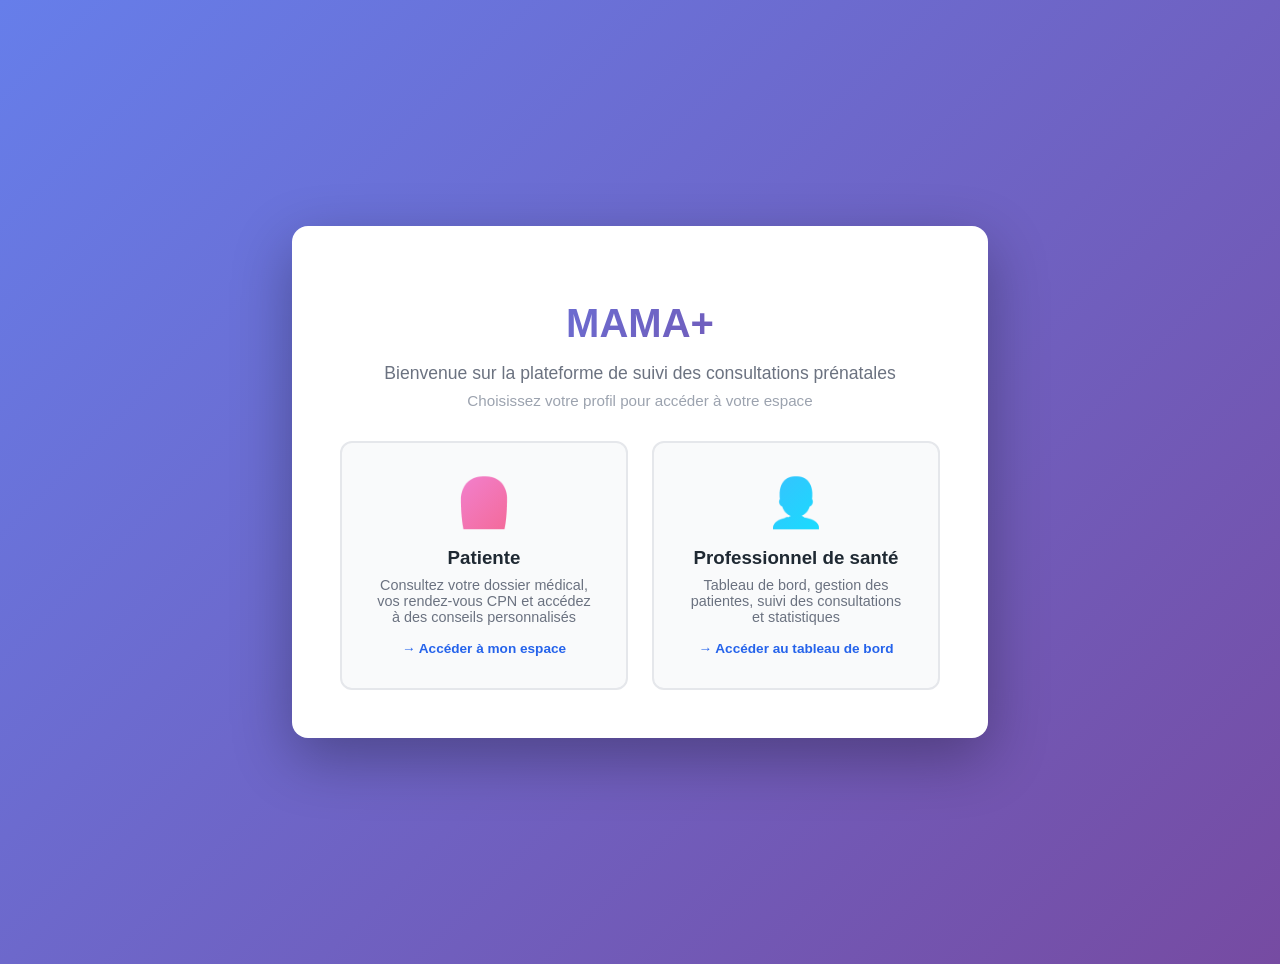
==== index.html @ 45003eb3 "Add files via upload" ====
<!DOCTYPE html>
<html lang="fr">
  <head>
    <meta charset="UTF-8" />
    <meta name="viewport" content="width=device-width, initial-scale=1.0" />
    <title>MAMA+ – Accueil</title>
    <link rel="stylesheet" href="styles.css" />
    <style>
      .welcome-container {
        display: flex;
        flex-direction: column;
        align-items: center;
        justify-content: center;
        min-height: 100vh;
        padding: 2rem;
        background: linear-gradient(135deg, #667eea 0%, #764ba2 100%);
      }
      .welcome-card {
        background: white;
        border-radius: 1rem;
        padding: 3rem;
        box-shadow: 0 20px 60px rgba(0, 0, 0, 0.3);
        max-width: 600px;
        width: 100%;
        text-align: center;
      }
      .welcome-card h1 {
        color: #1f2933;
        margin-bottom: 0.5rem;
      }
      .welcome-card p {
        color: #6b7280;
        margin-bottom: 2rem;
      }
      .user-type-selection {
        display: grid;
        grid-template-columns: 1fr 1fr;
        gap: 1.5rem;
        margin-top: 2rem;
      }
      @media screen and (max-width: 768px) {
        .user-type-selection {
          grid-template-columns: 1fr;
        }
        .welcome-card {
          padding: 2rem 1.5rem;
        }
        .welcome-card h1 {
          font-size: 2rem;
        }
      }
      .user-type-card {
        padding: 2rem;
        border: 2px solid #e5e7eb;
        border-radius: 0.75rem;
        cursor: pointer;
        transition: all 0.3s ease;
        background: #f9fafb;
        user-select: none;
        -webkit-user-select: none;
        outline: none;
        text-decoration: none;
        color: inherit;
        display: block;
      }
      .user-type-card:focus {
        outline: 2px solid #2563eb;
        outline-offset: 2px;
      }
      .user-type-card:hover {
        border-color: #2563eb;
        background: #eff6ff;
        transform: translateY(-2px);
        box-shadow: 0 10px 20px rgba(0, 0, 0, 0.1);
      }
      .user-type-card:active {
        transform: translateY(0);
        box-shadow: 0 5px 10px rgba(0, 0, 0, 0.1);
      }
      .user-type-card.selected {
        border-color: #2563eb;
        background: #dbeafe;
        box-shadow: 0 0 0 3px rgba(37, 99, 235, 0.1);
      }
      .user-type-card h3 {
        margin: 0 0 0.5rem 0;
        color: #1f2933;
      }
      .user-type-card p {
        margin: 0;
        font-size: 0.9rem;
        color: #6b7280;
      }
      .icon {
        font-size: 3rem;
        margin-bottom: 1rem;
      }
      .login-section {
        margin-top: 2rem;
        padding-top: 2rem;
        border-top: 1px solid #e5e7eb;
      }
      .login-section.hidden {
        display: none;
      }
      .login-form {
        display: flex;
        flex-direction: column;
        gap: 1rem;
      }
      .login-form input {
        padding: 0.75rem;
        border: 1px solid #d0d7de;
        border-radius: 0.5rem;
        font-size: 1rem;
      }
      .login-form button {
        padding: 0.75rem;
        background-color: #2563eb;
        color: white;
        border: none;
        border-radius: 0.5rem;
        font-size: 1rem;
        cursor: pointer;
        font-weight: 600;
      }
      .login-form button:hover {
        background-color: #1d4ed8;
      }
      .error-message {
        color: #dc2626;
        font-size: 0.875rem;
        margin-top: 0.5rem;
      }
      .success-message {
        color: #10b981;
        font-size: 0.875rem;
        margin-top: 0.5rem;
      }
      .toggle-form {
        margin-top: 1rem;
        text-align: center;
      }
      .toggle-form button {
        background: none;
        border: none;
        color: #2563eb;
        cursor: pointer;
        text-decoration: underline;
        font-size: 0.9rem;
        padding: 0.5rem;
      }
      .toggle-form button:hover {
        color: #1d4ed8;
      }
      .register-section {
        margin-top: 2rem;
        padding-top: 2rem;
        border-top: 1px solid #e5e7eb;
      }
      .register-section.hidden {
        display: none;
      }
      .register-form {
        display: flex;
        flex-direction: column;
        gap: 1rem;
      }
      .register-form input {
        padding: 0.75rem;
        border: 1px solid #d0d7de;
        border-radius: 0.5rem;
        font-size: 1rem;
      }
      .register-form button {
        padding: 0.75rem;
        background-color: #10b981;
        color: white;
        border: none;
        border-radius: 0.5rem;
        font-size: 1rem;
        cursor: pointer;
        font-weight: 600;
      }
      .register-form button:hover {
        background-color: #059669;
      }
      .form-row {
        display: grid;
        grid-template-columns: 1fr 1fr;
        gap: 1rem;
      }
      .server-status {
        margin-top: 1rem;
        padding: 0.75rem;
        border-radius: 0.5rem;
        font-size: 0.875rem;
        display: flex;
        align-items: center;
        gap: 0.5rem;
      }
      .server-status.checking {
        background-color: #fef3c7;
        color: #92400e;
        border: 1px solid #fbbf24;
      }
      .server-status.connected {
        background-color: #d1fae5;
        color: #065f46;
        border: 1px solid #10b981;
      }
      .server-status.disconnected {
        background-color: #fee2e2;
        color: #991b1b;
        border: 1px solid #ef4444;
      }
      .server-status-icon {
        font-size: 1.2rem;
      }
      .help-box {
        background-color: #eff6ff;
        border: 1px solid #3b82f6;
        border-radius: 0.5rem;
        padding: 1rem;
        margin-top: 1rem;
        font-size: 0.875rem;
      }
      .help-box h4 {
        margin: 0 0 0.5rem 0;
        color: #1e40af;
      }
      .help-box ul {
        margin: 0.5rem 0;
        padding-left: 1.5rem;
      }
      .help-box code {
        background-color: #dbeafe;
        padding: 0.2rem 0.4rem;
        border-radius: 0.25rem;
        font-family: monospace;
      }
    </style>
  </head>
  <body>
    <div class="welcome-container">
      <div class="welcome-card">
        <div style="margin-bottom: 2rem;">
          <h1 style="font-size: 2.5rem; margin-bottom: 0.5rem; background: linear-gradient(135deg, #667eea 0%, #764ba2 100%); -webkit-background-clip: text; -webkit-text-fill-color: transparent; background-clip: text;">MAMA+</h1>
          <p style="font-size: 1.1rem; color: #6b7280; margin-bottom: 0.5rem;">Bienvenue sur la plateforme de suivi des consultations prénatales</p>
          <p style="font-size: 0.95rem; color: #9ca3af; margin: 0;">Choisissez votre profil pour accéder à votre espace</p>
        </div>
        
        <div class="user-type-selection">
          <a href="index-patriente.html" class="user-type-card" id="patiente-card" data-type="patiente" role="button" tabindex="0" aria-label="Accéder à l'interface patiente">
            <div class="icon" style="background: linear-gradient(135deg, #f093fb 0%, #f5576c 100%); -webkit-background-clip: text; -webkit-text-fill-color: transparent; background-clip: text;">👩</div>
            <h3>Patiente</h3>
            <p>Consultez votre dossier médical, vos rendez-vous CPN et accédez à des conseils personnalisés</p>
            <div style="margin-top: 1rem; font-size: 0.85rem; color: #2563eb; font-weight: 600;">→ Accéder à mon espace</div>
          </a>
          
          <a href="index-professionnel.html" class="user-type-card" id="professionnel-card" data-type="professionnel" role="button" tabindex="0" aria-label="Accéder à l'interface professionnel">
            <div class="icon" style="background: linear-gradient(135deg, #4facfe 0%, #00f2fe 100%); -webkit-background-clip: text; -webkit-text-fill-color: transparent; background-clip: text;">👨‍⚕️</div>
            <h3>Professionnel de santé</h3>
            <p>Tableau de bord, gestion des patientes, suivi des consultations et statistiques</p>
            <div style="margin-top: 1rem; font-size: 0.85rem; color: #2563eb; font-weight: 600;">→ Accéder au tableau de bord</div>
          </a>
        </div>

        <div class="login-section hidden" id="login-section">
          <h3 id="login-title">Connexion</h3>
          <form id="login-form" class="login-form">
            <input type="tel" id="login-telephone" placeholder="Numéro de téléphone" required />
            <input type="password" id="login-password" placeholder="Mot de passe" required />
            <button type="submit">Se connecter</button>
            <div id="error-message" class="error-message"></div>
            <div class="toggle-form">
              <p>Pas encore de compte ? <button type="button" id="show-register">Créer un compte</button></p>
            </div>
          </form>
        </div>

        <div class="register-section hidden" id="register-section">
          <h3 id="register-title">Créer un compte</h3>
          <div id="server-status" class="server-status checking hidden">
            <span class="server-status-icon">⏳</span>
            <span id="server-status-text">Vérification du serveur...</span>
          </div>
          <form id="register-form" class="register-form">
            <div class="form-row">
              <input type="text" id="register-prenom" placeholder="Prénom" />
              <input type="text" id="register-nom" placeholder="Nom" />
            </div>
            <input type="tel" id="register-telephone" placeholder="Numéro de téléphone *" required />
            <input type="email" id="register-email" placeholder="Email (optionnel)" />
            <input type="password" id="register-password" placeholder="Mot de passe (min. 6 caractères) *" required minlength="6" />
            <input type="password" id="register-password-confirm" placeholder="Confirmer le mot de passe *" required />
            <div id="register-error-message" class="error-message"></div>
            <div id="register-success-message" class="success-message"></div>
            <button type="submit" id="register-submit-btn">Créer mon compte</button>
            <div id="server-help-box" class="help-box hidden">
              <h4>💡 Le serveur backend n'est pas accessible</h4>
              <p>Pour démarrer le serveur :</p>
              <ol>
                <li>Ouvrez un terminal PowerShell</li>
                <li>Allez dans le dossier du projet : <code>cd "C:\Users\DELL LATITUDE\Desktop\Projet perso\mama+"</code></li>
                <li>Exécutez : <code>.\start-server.ps1</code></li>
                <li>Ou manuellement :
                  <ul>
                    <li><code>.\venv\Scripts\Activate.ps1</code></li>
                    <li><code>cd backend</code></li>
                    <li><code>python -m uvicorn main:app --reload</code></li>
                  </ul>
                </li>
              </ol>
              <p>Une fois le serveur démarré, rafraîchissez cette page.</p>
            </div>
            <div class="toggle-form">
              <p>Déjà un compte ? <button type="button" id="show-login">Se connecter</button></p>
            </div>
          </form>
        </div>
      </div>
    </div>

    <script src="app-home.js" defer></script>
  </body>
</html>
---- styles.css ----
:root {
  font-family: "Segoe UI", Arial, sans-serif;
  color: #1f2933;
  background-color: #f7fafc;
}

body {
  margin: 0;
  padding: 0;
}

header {
  background: linear-gradient(120deg, #2563eb, #10b981);
  color: #fff;
  padding: 1.5rem 2rem;
  display: flex;
  justify-content: space-between;
  align-items: center;
}

header h1 {
  margin: 0;
  font-size: 1.6rem;
}

#auth-section {
  display: flex;
  gap: 1rem;
  align-items: center;
}

#login-form {
  display: flex;
  gap: 0.5rem;
}

input,
select,
textarea,
button {
  font: inherit;
  padding: 0.5rem;
  border-radius: 0.5rem;
  border: 1px solid #d0d7de;
}

button {
  background-color: #2563eb;
  color: #fff;
  cursor: pointer;
  border: none;
  transition: background 0.2s ease;
}

button:hover {
  background-color: #1d4ed8;
}

main {
  padding: 2rem;
  display: flex;
  flex-direction: column;
  gap: 1.5rem;
}

.layout {
  display: grid;
  grid-template-columns: repeat(auto-fit, minmax(320px, 1fr));
  gap: 1.5rem;
}

.card {
  background: #fff;
  border-radius: 1rem;
  box-shadow: 0 10px 30px rgba(15, 23, 42, 0.1);
  padding: 1.5rem;
}

.card h2 {
  margin-top: 0;
}

.stats-grid {
  display: grid;
  grid-template-columns: repeat(3, 1fr);
  gap: 0.75rem;
  margin-top: 1rem;
}

.stat-card {
  transition: transform 0.2s ease, box-shadow 0.2s ease;
  cursor: default;
}

.stat-card:hover {
  transform: translateY(-2px);
  box-shadow: 0 6px 12px rgba(0,0,0,0.15) !important;
}

.dashboard-stats-section {
  margin-bottom: 2rem;
}

@media (max-width: 768px) {
  .stats-grid {
    grid-template-columns: repeat(2, 1fr);
    gap: 0.75rem;
  }
}

@media (max-width: 480px) {
  .stats-grid {
    grid-template-columns: 1fr;
    gap: 0.75rem;
  }
}

.stat-value {
  font-size: 1.75rem;
  font-weight: 600;
  color: #2563eb;
}

.stat-label {
  color: #6b7280;
  font-size: 0.9rem;
}

.risk-stats-section {
  margin-top: 2rem;
  padding-top: 1.5rem;
  border-top: 2px solid #e5e7eb;
}

.risk-stats-section h3 {
  margin: 0 0 1rem 0;
  font-size: 1.1rem;
  color: #374151;
}

.risk-stats-grid {
  display: grid;
  grid-template-columns: repeat(auto-fit, minmax(120px, 1fr));
  gap: 1rem;
}

.risk-stat-item {
  padding: 1rem;
  border-radius: 0.5rem;
  text-align: center;
  border: 2px solid transparent;
}

.risk-high-stat {
  background-color: #fef2f2;
  border-color: #ef4444;
}

.risk-medium-stat {
  background-color: #fffbeb;
  border-color: #f59e0b;
}

.risk-low-stat {
  background-color: #ecfdf5;
  border-color: #10b981;
}

.risk-stat-item .stat-value {
  display: block;
  font-size: 2rem;
  font-weight: 700;
  margin-bottom: 0.25rem;
}

.risk-high-stat .stat-value {
  color: #dc2626;
}

.risk-medium-stat .stat-value {
  color: #d97706;
}

.risk-low-stat .stat-value {
  color: #059669;
}

.table-controls {
  margin-bottom: 1rem;
  padding: 0.75rem;
  background-color: #f9fafb;
  border-radius: 0.5rem;
}

.table-controls-advanced {
  margin-bottom: 1rem;
  padding: 1rem;
  background-color: #f9fafb;
  border-radius: 0.5rem;
}

.filters-row {
  display: grid;
  grid-template-columns: repeat(auto-fit, minmax(140px, 1fr));
  gap: 1rem;
  align-items: end;
}

@media (max-width: 768px) {
  .filters-row {
    grid-template-columns: repeat(auto-fit, minmax(120px, 1fr));
    gap: 0.75rem;
  }
}

.filters-row label {
  display: flex;
  flex-direction: column;
  gap: 0.25rem;
  margin: 0;
  font-size: 0.875rem;
}

.filters-row select {
  padding: 0.5rem;
  border-radius: 0.375rem;
  border: 1px solid #d1d5db;
}

.table-controls label {
  display: flex;
  flex-direction: row;
  align-items: center;
  gap: 0.5rem;
  margin: 0;
}

.table-controls select {
  flex: 1;
  max-width: 200px;
}

.table-container {
  overflow-x: auto;
}

.risk-cell {
  display: flex;
  flex-direction: column;
  gap: 0.25rem;
  align-items: flex-start;
}

.risk-score-small {
  font-size: 0.75rem;
  color: #6b7280;
  font-weight: 500;
}

.risk-row-high {
  background-color: #fef2f2 !important;
  border-left: 3px solid #ef4444;
}

.risk-row-high:hover {
  background-color: #fee2e2 !important;
}

/* Styles pour les actions rapides */
.action-buttons {
  display: flex;
  gap: 0.5rem;
  justify-content: center;
}

.action-btn {
  background: none;
  border: 1px solid #e5e7eb;
  border-radius: 0.375rem;
  padding: 0.375rem 0.5rem;
  cursor: pointer;
  font-size: 1rem;
  transition: all 0.2s;
  line-height: 1;
}

.action-btn:hover {
  background-color: #f3f4f6;
  border-color: #2563eb;
  transform: scale(1.1);
}

.action-btn.call-btn:hover {
  background-color: #ecfdf5;
  border-color: #10b981;
}

.action-btn.reminder-btn:hover {
  background-color: #eff6ff;
  border-color: #2563eb;
}

.action-btn.view-btn:hover {
  background-color: #f9fafb;
  border-color: #6b7280;
}

.action-btn.edit-btn:hover {
  background-color: #fef3c7;
  border-color: #f59e0b;
}

.action-btn.delete-btn:hover {
  background-color: #fee2e2;
  border-color: #ef4444;
}

.action-btn:disabled {
  opacity: 0.5;
  cursor: not-allowed;
}

.action-btn:disabled:hover {
  background: none;
  border-color: #e5e7eb;
  transform: none;
}

/* Styles pour les alertes */
.alerts-list {
  display: flex;
  flex-direction: column;
  gap: 1rem;
}

.alert-item {
  padding: 1rem;
  border-radius: 0.5rem;
  border-left: 4px solid;
  background: #fff;
}

.alert-item.high {
  border-left-color: #ef4444;
  background: #fef2f2;
}

.alert-item.medium {
  border-left-color: #f59e0b;
  background: #fffbeb;
}

.alert-header {
  display: flex;
  gap: 1rem;
  margin-bottom: 0.75rem;
}

.alert-icon {
  font-size: 1.5rem;
  line-height: 1;
  flex-shrink: 0;
}

.alert-info strong {
  display: block;
  color: #1f2933;
  margin-bottom: 0.25rem;
  font-size: 1rem;
}

.alert-info p {
  margin: 0;
  color: #4b5563;
  font-size: 0.875rem;
}

.alert-actions {
  display: flex;
  gap: 0.5rem;
  flex-wrap: wrap;
}

.btn-small {
  padding: 0.375rem 0.75rem;
  font-size: 0.875rem;
  border-radius: 0.375rem;
  border: none;
  cursor: pointer;
  font-weight: 500;
  transition: all 0.2s;
}

.btn-small.btn-primary {
  background-color: #2563eb;
  color: #fff;
}

.btn-small.btn-primary:hover {
  background-color: #1d4ed8;
}

.btn-small.btn-secondary {
  background-color: #6b7280;
  color: #fff;
}

.btn-small.btn-secondary:hover {
  background-color: #4b5563;
}

/* Styles pour les statistiques de performance */
.performance-stats {
  display: flex;
  flex-direction: column;
  gap: 2rem;
}

.performance-item {
  padding: 1.5rem;
  background: #f9fafb;
  border-radius: 0.5rem;
}

.performance-item h4 {
  margin: 0 0 1rem 0;
  color: #374151;
  font-size: 1rem;
}

.stat-bar {
  position: relative;
  width: 100%;
  height: 2rem;
  background: #e5e7eb;
  border-radius: 1rem;
  overflow: hidden;
  margin-bottom: 0.5rem;
}

.stat-bar-fill {
  height: 100%;
  background: linear-gradient(90deg, #2563eb, #10b981);
  transition: width 0.5s ease;
  border-radius: 1rem;
}

.stat-bar-label {
  position: absolute;
  top: 50%;
  left: 50%;
  transform: translate(-50%, -50%);
  font-weight: 700;
  color: #1f2933;
  font-size: 0.875rem;
}

.stat-value-large {
  font-size: 3rem;
  font-weight: 700;
  color: #2563eb;
  line-height: 1;
  margin-bottom: 0.5rem;
}

.performance-actions {
  display: flex;
  gap: 1rem;
  margin-top: 1rem;
}

/* Styles pour la géovisualisation */
.map-placeholder {
  padding: 2rem;
  text-align: center;
  background: #f3f4f6;
  border-radius: 0.5rem;
  border: 2px dashed #d1d5db;
  min-height: 300px;
  display: flex;
  flex-direction: column;
  align-items: center;
  justify-content: center;
}

.map-clusters-preview {
  margin-top: 1.5rem;
  display: grid;
  grid-template-columns: repeat(auto-fit, minmax(200px, 1fr));
  gap: 1rem;
}

.map-cluster-item {
  padding: 1rem;
  background: #fff;
  border-radius: 0.5rem;
  border: 1px solid #e5e7eb;
}

.map-cluster-item strong {
  display: block;
  margin-bottom: 0.5rem;
  color: #1f2933;
}

.cluster-stats {
  display: flex;
  flex-wrap: wrap;
  gap: 0.75rem;
  font-size: 0.875rem;
}

.cluster-stats span {
  padding: 0.25rem 0.5rem;
  border-radius: 0.25rem;
  background: #f3f4f6;
}

.cluster-stats .risk-high {
  background: #fee2e2;
  color: #991b1b;
}

.cluster-stats .risk-medium {
  background: #fef3c7;
  color: #92400e;
}

.cluster-stats .risk-low {
  background: #d1fae5;
  color: #065f46;
}

.stat-percentage {
  display: block;
  font-size: 0.75rem;
  margin-top: 0.25rem;
  opacity: 0.8;
}

/* Styles pour le modal */
.modal {
  position: fixed;
  top: 0;
  left: 0;
  width: 100%;
  height: 100%;
  background-color: rgba(0, 0, 0, 0.5);
  display: flex;
  justify-content: center;
  align-items: center;
  z-index: 1000;
  overflow-y: auto;
  padding: 2rem;
}

.modal.hidden {
  display: none;
}

.modal-content {
  background: #fff;
  border-radius: 1rem;
  box-shadow: 0 20px 60px rgba(0, 0, 0, 0.3);
  max-width: 800px;
  width: 100%;
  max-height: 90vh;
  overflow-y: auto;
  position: relative;
}

.modal-header {
  display: flex;
  justify-content: space-between;
  align-items: center;
  padding: 1.5rem;
  border-bottom: 1px solid #e5e7eb;
}

.modal-header h2 {
  margin: 0;
  font-size: 1.5rem;
}

.close-btn {
  background: none;
  border: none;
  font-size: 2rem;
  color: #6b7280;
  cursor: pointer;
  padding: 0;
  width: 2rem;
  height: 2rem;
  display: flex;
  align-items: center;
  justify-content: center;
  border-radius: 0.25rem;
}

.close-btn:hover {
  background-color: #f3f4f6;
  color: #1f2933;
}

#add-patiente-form {
  padding: 1.5rem;
}

.form-section {
  margin-bottom: 2rem;
}

.form-section h3 {
  margin: 0 0 1rem 0;
  font-size: 1.1rem;
  color: #374151;
  padding-bottom: 0.5rem;
  border-bottom: 2px solid #e5e7eb;
}

.form-row {
  display: grid;
  grid-template-columns: 1fr 1fr;
  gap: 1rem;
}

.form-actions {
  display: flex;
  gap: 1rem;
  justify-content: flex-end;
  margin-top: 2rem;
  padding-top: 1.5rem;
  border-top: 1px solid #e5e7eb;
}

.btn-primary {
  background-color: #2563eb;
  color: #fff;
  border: none;
  padding: 0.75rem 1.5rem;
  border-radius: 0.5rem;
  font-weight: 600;
  cursor: pointer;
  transition: background-color 0.2s;
}

.btn-primary:hover {
  background-color: #1d4ed8;
}

.btn-secondary {
  background-color: #6b7280;
  color: #fff;
  border: none;
  padding: 0.75rem 1.5rem;
  border-radius: 0.5rem;
  font-weight: 600;
  cursor: pointer;
  transition: background-color 0.2s;
}

.btn-secondary:hover {
  background-color: #4b5563;
}

.required {
  color: #ef4444;
}

table {
  width: 100%;
  border-collapse: collapse;
  margin-top: 1rem;
}

th,
td {
  padding: 0.75rem;
  border-bottom: 1px solid #e2e8f0;
  text-align: left;
}

tbody tr:hover {
  background-color: #f1f5f9;
  cursor: pointer;
}

label {
  display: flex;
  flex-direction: column;
  gap: 0.25rem;
  margin-bottom: 0.75rem;
}

.checkbox-group {
  display: flex;
  gap: 1rem;
}

.message {
  margin-top: 0.75rem;
  min-height: 1.2rem;
  color: #1f2933;
}

.message.success {
  color: #0f9d58;
}

.message.error {
  color: #d93025;
}

.dossier-grids {
  display: grid;
  grid-template-columns: repeat(auto-fit, minmax(220px, 1fr));
  gap: 1rem;
  margin-top: 1rem;
}

/* Styles améliorés pour le dossier médical */
.dossier-grids-enhanced {
  display: grid;
  grid-template-columns: repeat(3, 1fr);
  gap: 2rem;
  margin-top: 2rem;
  align-items: start;
}

@media screen and (max-width: 1200px) {
  .dossier-grids-enhanced {
    grid-template-columns: repeat(2, 1fr);
  }
}

@media screen and (max-width: 768px) {
  .dossier-grids-enhanced {
    grid-template-columns: 1fr;
    gap: 1.5rem;
  }
}

.dossier-section-enhanced {
  background: #ffffff;
  border-radius: 1rem;
  padding: 2.5rem;
  border: 1px solid #e5e7eb;
  box-shadow: 0 2px 8px rgba(0, 0, 0, 0.06);
  transition: all 0.3s ease;
  min-height: 450px;
  display: flex;
  flex-direction: column;
  position: relative;
  overflow: hidden;
}

.dossier-section-enhanced::before {
  content: '';
  position: absolute;
  top: 0;
  left: 0;
  right: 0;
  height: 4px;
  background: linear-gradient(90deg, #667eea 0%, #764ba2 100%);
}

.dossier-section-enhanced.section-icon-consultation::before {
  background: linear-gradient(90deg, #2563eb 0%, #1d4ed8 100%);
}

.dossier-section-enhanced.section-icon-cpn::before {
  background: linear-gradient(90deg, #f59e0b 0%, #d97706 100%);
}

.dossier-section-enhanced.section-icon-vaccination::before {
  background: linear-gradient(90deg, #10b981 0%, #059669 100%);
}

.dossier-section-enhanced:hover {
  box-shadow: 0 8px 24px rgba(0, 0, 0, 0.12);
  transform: translateY(-4px);
  border-color: #cbd5e1;
}

.section-header-enhanced {
  display: flex;
  align-items: center;
  gap: 1.5rem;
  margin-bottom: 2rem;
  padding-bottom: 1.5rem;
  border-bottom: 2px solid #f1f5f9;
  position: relative;
}

.section-icon-wrapper {
  display: flex;
  align-items: center;
  justify-content: center;
  width: 56px;
  height: 56px;
  background: linear-gradient(135deg, #667eea 0%, #764ba2 100%);
  border-radius: 1rem;
  box-shadow: 0 4px 12px rgba(102, 126, 234, 0.25);
  flex-shrink: 0;
  transition: all 0.3s ease;
}

.dossier-section-enhanced:hover .section-icon-wrapper {
  transform: scale(1.1) rotate(5deg);
  box-shadow: 0 6px 16px rgba(102, 126, 234, 0.35);
}

.section-icon-wrapper.section-icon-consultation {
  background: linear-gradient(135deg, #2563eb 0%, #1d4ed8 100%);
  box-shadow: 0 2px 8px rgba(37, 99, 235, 0.2);
}

.section-icon-wrapper.section-icon-cpn {
  background: linear-gradient(135deg, #f59e0b 0%, #d97706 100%);
  box-shadow: 0 2px 8px rgba(245, 158, 11, 0.2);
}

.section-icon-wrapper.section-icon-vaccination {
  background: linear-gradient(135deg, #10b981 0%, #059669 100%);
  box-shadow: 0 2px 8px rgba(16, 185, 129, 0.2);
}

.section-icon-large {
  font-size: 2rem;
  line-height: 1;
  filter: drop-shadow(0 2px 4px rgba(0, 0, 0, 0.1));
}

.section-title-wrapper {
  display: flex;
  align-items: center;
  gap: 0.75rem;
  flex: 1;
}

.section-title {
  margin: 0;
  font-size: 1.375rem;
  font-weight: 700;
  color: #0f172a;
  letter-spacing: -0.02em;
}

.section-count {
  display: inline-flex;
  align-items: center;
  justify-content: center;
  min-width: 28px;
  height: 28px;
  padding: 0 0.75rem;
  background: linear-gradient(135deg, #f1f5f9 0%, #e2e8f0 100%);
  color: #475569;
  border-radius: 14px;
  font-size: 0.875rem;
  font-weight: 700;
  border: 1px solid #cbd5e1;
  box-shadow: 0 1px 3px rgba(0, 0, 0, 0.05);
}

.dossier-list-enhanced {
  display: flex;
  flex-direction: column;
  gap: 1.5rem;
  flex: 1;
  padding-top: 0.5rem;
}

/* Styles pour les consultations */
.consultation-item {
  display: flex;
  flex-direction: column;
  gap: 1.5rem;
  padding: 1.75rem;
  background: linear-gradient(to bottom, #ffffff 0%, #f8fafc 100%);
  border-radius: 0.875rem;
  border: 1px solid #e2e8f0;
  transition: all 0.3s ease;
  min-height: 200px;
  position: relative;
  overflow: hidden;
}

.consultation-item::before {
  content: '';
  position: absolute;
  top: 0;
  left: 0;
  width: 3px;
  height: 100%;
  background: linear-gradient(180deg, #2563eb 0%, #1d4ed8 100%);
}

.consultation-item:hover {
  box-shadow: 0 8px 20px rgba(37, 99, 235, 0.15);
  border-color: #3b82f6;
  transform: translateY(-3px);
  background: linear-gradient(to bottom, #ffffff 0%, #eff6ff 100%);
}

.item-header-consultation {
  display: flex;
  align-items: center;
  gap: 1.25rem;
  padding-bottom: 0.75rem;
  border-bottom: 1px solid #e5e7eb;
  margin-bottom: 0.5rem;
}

.item-icon-large {
  font-size: 2rem;
  line-height: 1;
}

.item-date-enhanced {
  display: flex;
  flex-direction: column;
  gap: 0.25rem;
}

.date-day {
  font-size: 0.9375rem;
  font-weight: 700;
  color: #1f2933;
  letter-spacing: 0.05em;
  line-height: 1.4;
}

.date-year {
  font-size: 0.75rem;
  color: #6b7280;
  font-weight: 500;
}

.item-content-enhanced {
  flex: 1;
}

.item-metrics-enhanced {
  display: grid;
  grid-template-columns: repeat(auto-fit, minmax(140px, 1fr));
  gap: 0.875rem;
  margin-bottom: 1rem;
}

.metric-card {
  display: flex;
  flex-direction: column;
  gap: 0.5rem;
  padding: 1rem 1.25rem;
  background: #ffffff;
  border-radius: 0.625rem;
  border: 1px solid #e2e8f0;
  min-height: 70px;
  justify-content: center;
  box-shadow: 0 1px 3px rgba(0, 0, 0, 0.05);
  transition: all 0.2s ease;
}

.metric-card:hover {
  box-shadow: 0 4px 8px rgba(0, 0, 0, 0.08);
  border-color: #cbd5e1;
  transform: translateY(-1px);
}

.metric-label {
  font-size: 0.75rem;
  color: #6b7280;
  font-weight: 700;
  text-transform: uppercase;
  letter-spacing: 0.05em;
  margin-bottom: 0.25rem;
}

.metric-value {
  font-size: 1.125rem;
  font-weight: 700;
  color: #1f2933;
  line-height: 1.3;
}

.item-notes-enhanced {
  padding: 1rem 1.25rem;
  background: linear-gradient(to right, #eff6ff 0%, #ffffff 100%);
  border-radius: 0.625rem;
  border-left: 4px solid #2563eb;
  margin-top: 0.75rem;
  box-shadow: 0 1px 3px rgba(37, 99, 235, 0.1);
}

.item-notes-enhanced p {
  margin: 0;
  color: #374151;
  font-size: 0.9375rem;
  line-height: 1.6;
  padding-left: 0.5rem;
}

/* Styles pour les vaccinations */
.vaccination-item {
  display: flex;
  align-items: flex-start;
  gap: 1.5rem;
  padding: 1.75rem;
  background: linear-gradient(to bottom, #ffffff 0%, #f0fdf4 100%);
  border-radius: 0.875rem;
  border: 1px solid #d1fae5;
  transition: all 0.3s ease;
  min-height: 140px;
  position: relative;
  overflow: hidden;
}

.vaccination-item::before {
  content: '';
  position: absolute;
  top: 0;
  left: 0;
  width: 3px;
  height: 100%;
  background: linear-gradient(180deg, #10b981 0%, #059669 100%);
}

.vaccination-item:hover {
  box-shadow: 0 8px 20px rgba(16, 185, 129, 0.15);
  border-color: #34d399;
  transform: translateY(-3px);
  background: linear-gradient(to bottom, #ffffff 0%, #ecfdf5 100%);
}

.vaccination-icon {
  color: #10b981;
}

.vaccination-header {
  margin-bottom: 0.5rem;
}

.vaccination-type {
  display: block;
  font-size: 1.125rem;
  color: #1f2933;
  font-weight: 600;
  margin-bottom: 0.5rem;
}

.vaccination-details {
  display: flex;
  flex-direction: column;
  gap: 0.25rem;
}

.vaccination-date {
  font-size: 0.875rem;
  color: #6b7280;
  font-weight: 500;
}

.vaccination-site {
  font-size: 0.875rem;
  color: #6b7280;
  font-style: italic;
}

/* Styles pour les CPN */
.cpn-item {
  display: flex;
  align-items: flex-start;
  gap: 1.5rem;
  padding: 1.75rem;
  background: linear-gradient(to bottom, #ffffff 0%, #fffbeb 100%);
  border-radius: 0.875rem;
  border: 1px solid #fef3c7;
  transition: all 0.3s ease;
  min-height: 160px;
  position: relative;
  overflow: hidden;
}

.cpn-item::before {
  content: '';
  position: absolute;
  top: 0;
  left: 0;
  width: 3px;
  height: 100%;
  background: linear-gradient(180deg, #f59e0b 0%, #d97706 100%);
}

.cpn-item:hover {
  box-shadow: 0 8px 20px rgba(245, 158, 11, 0.15);
  border-color: #fbbf24;
  transform: translateY(-3px);
  background: linear-gradient(to bottom, #ffffff 0%, #fef3c7 100%);
}

.cpn-icon {
  color: #f59e0b;
}

.cpn-header {
  display: flex;
  align-items: center;
  justify-content: space-between;
  gap: 1rem;
  margin-bottom: 0.5rem;
  flex-wrap: wrap;
}

.cpn-number {
  font-size: 1.125rem;
  color: #1f2933;
  font-weight: 600;
}

.cpn-date-full {
  font-size: 0.9375rem;
  color: #374151;
  font-weight: 500;
  margin-bottom: 0.75rem;
  line-height: 1.5;
}

.cpn-notes {
  margin: 0.5rem 0 0 0;
  font-size: 0.875rem;
  color: #6b7280;
  font-style: italic;
}

.statut-badge-enhanced {
  display: inline-block;
  padding: 0.375rem 0.75rem;
  border-radius: 1rem;
  font-size: 0.75rem;
  font-weight: 700;
  text-transform: uppercase;
  letter-spacing: 0.05em;
  white-space: nowrap;
}

.statut-badge-enhanced.statut-complete {
  background-color: #d1fae5;
  color: #065f46;
}

.statut-badge-enhanced.statut-confirme {
  background-color: #dbeafe;
  color: #1e40af;
}

.statut-badge-enhanced.statut-planifie {
  background-color: #fef3c7;
  color: #92400e;
}

.statut-badge-enhanced.statut-manque {
  background-color: #fee2e2;
  color: #991b1b;
}

/* Responsive pour mobile */
@media screen and (max-width: 768px) {
  .dossier-grids-enhanced {
    grid-template-columns: 1fr;
    gap: 1.5rem;
    margin-top: 1.5rem;
  }
  
  .dossier-section-enhanced {
    padding: 1.5rem;
    min-height: auto;
    border-radius: 0.875rem;
  }
  
  .section-header-enhanced {
    gap: 1rem;
    margin-bottom: 1.5rem;
    padding-bottom: 1.25rem;
  }
  
  .section-icon-wrapper {
    width: 48px;
    height: 48px;
  }
  
  .section-icon-large {
    font-size: 1.75rem;
  }
  
  .section-title {
    font-size: 1.25rem;
  }
  
  .section-count {
    min-width: 24px;
    height: 24px;
    padding: 0 0.5rem;
    font-size: 0.8125rem;
  }
  
  .dossier-list-enhanced {
    gap: 1.25rem;
  }
  
  .item-metrics-enhanced {
    grid-template-columns: 1fr;
    gap: 0.75rem;
  }
  
  .consultation-item,
  .vaccination-item,
  .cpn-item {
    padding: 1.25rem;
    min-height: auto;
    gap: 1.25rem;
  }
  
  .metric-card {
    padding: 0.875rem 1rem;
    min-height: 60px;
  }
  
  .item-notes-enhanced {
    padding: 0.875rem 1rem;
    margin-top: 0.5rem;
  }
  
  .cpn-header {
    flex-direction: column;
    align-items: flex-start;
    gap: 0.75rem;
  }
}

/* Styles pour l'aide intelligente */
.help-icon {
  background: none;
  border: none;
  font-size: 0.875rem;
  cursor: help;
  opacity: 0.6;
  transition: all 0.2s ease;
  padding: 0.25rem;
  margin-left: 0.5rem;
  line-height: 1;
  vertical-align: middle;
}

.help-icon:hover {
  opacity: 1;
  transform: scale(1.2);
}

.metric-header {
  display: flex;
  align-items: center;
  justify-content: space-between;
  width: 100%;
}

.metric-header .metric-label {
  margin-bottom: 0;
}

.metric-advice {
  margin-top: 0.75rem;
  padding: 0.625rem 0.875rem;
  border-radius: 0.5rem;
  font-size: 0.8125rem;
  line-height: 1.4;
  border-left: 3px solid;
}

.metric-advice.success {
  background: #ecfdf5;
  color: #065f46;
  border-color: #10b981;
}

.metric-advice.info {
  background: #eff6ff;
  color: #1e40af;
  border-color: #3b82f6;
}

.metric-advice.warning {
  background: #fffbeb;
  color: #92400e;
  border-color: #f59e0b;
}

.metric-advice.alert {
  background: #fef2f2;
  color: #991b1b;
  border-color: #ef4444;
  font-weight: 600;
}

.cpn-header-left,
.vaccination-header-left {
  display: flex;
  align-items: center;
  gap: 0.5rem;
}

.cpn-advice {
  margin-top: 0.75rem;
  padding: 0.75rem 1rem;
  border-radius: 0.5rem;
  font-size: 0.875rem;
  line-height: 1.5;
  background: #f8fafc;
  border-left: 3px solid #f59e0b;
  color: #475569;
}

.cpn-advice.statut-complete {
  background: #ecfdf5;
  border-color: #10b981;
  color: #065f46;
}

.cpn-advice.statut-planifie {
  background: #fffbeb;
  border-color: #f59e0b;
  color: #92400e;
}

.cpn-advice.statut-manque {
  background: #fef2f2;
  border-color: #ef4444;
  color: #991b1b;
}

.vaccination-info {
  margin-top: 0.75rem;
  padding: 0.75rem 1rem;
  border-radius: 0.5rem;
  font-size: 0.875rem;
  line-height: 1.5;
  background: #ecfdf5;
  border-left: 3px solid #10b981;
  color: #065f46;
}

.help-tooltip {
  position: fixed;
  background: #1f2933;
  color: #ffffff;
  padding: 0.75rem 1rem;
  border-radius: 0.5rem;
  font-size: 0.875rem;
  line-height: 1.5;
  max-width: 300px;
  z-index: 10000;
  box-shadow: 0 4px 12px rgba(0, 0, 0, 0.3);
  pointer-events: none;
}

.help-tooltip::after {
  content: '';
  position: absolute;
  bottom: -6px;
  left: 50%;
  transform: translateX(-50%);
  width: 0;
  height: 0;
  border-left: 6px solid transparent;
  border-right: 6px solid transparent;
  border-top: 6px solid #1f2933;
}

/* Responsive pour l'aide */
@media screen and (max-width: 768px) {
  .help-icon {
    font-size: 0.75rem;
  }
  
  .metric-advice,
  .cpn-advice,
  .vaccination-info {
    font-size: 0.8125rem;
    padding: 0.625rem 0.75rem;
  }
  
  .help-tooltip {
    max-width: 250px;
    font-size: 0.8125rem;
    padding: 0.625rem 0.875rem;
  }
}

.hidden {
  display: none;
}

footer {
  text-align: center;
  padding: 1rem;
  color: #6b7280;
}

/* Styles pour les prédictions de risque */
.prediction-card {
  border-left: 4px solid #6b7280;
  padding: 1.5rem;
  background: #f9fafb;
  border-radius: 0.5rem;
  grid-column: 1 / -1; /* Prend toute la largeur */
}

.prediction-header {
  display: flex;
  justify-content: space-between;
  align-items: center;
  margin-bottom: 1rem;
  padding-bottom: 0.75rem;
  border-bottom: 2px solid #e5e7eb;
}

.prediction-header h4 {
  margin: 0;
  font-size: 1.1rem;
  color: #1f2933;
}

.prediction-badge {
  padding: 0.375rem 0.75rem;
  border-radius: 1rem;
  font-size: 0.75rem;
  font-weight: 700;
  text-transform: uppercase;
  letter-spacing: 0.05em;
}

.prediction-badge.risk-high {
  background-color: #fee2e2;
  color: #991b1b;
}

.prediction-badge.risk-medium {
  background-color: #fef3c7;
  color: #92400e;
}

.prediction-badge.risk-low {
  background-color: #d1fae5;
  color: #065f46;
}

.prediction-card.risk-low {
  border-left-color: #10b981;
  background: #ecfdf5;
}

.prediction-card.risk-medium {
  border-left-color: #f59e0b;
  background: #fffbeb;
}

.prediction-card.risk-high {
  border-left-color: #ef4444;
  background: #fef2f2;
}

.risk-info {
  margin: 1rem 0;
}

.risk-metrics {
  display: flex;
  gap: 1.5rem;
  margin-top: 1rem;
  padding-top: 1rem;
  border-top: 1px solid #e5e7eb;
}

.risk-metric {
  display: flex;
  flex-direction: column;
  gap: 0.25rem;
}

.metric-label {
  font-size: 0.875rem;
  color: #6b7280;
}

.metric-value {
  font-size: 1rem;
  font-weight: 600;
  color: #1f2933;
}

.risk-features {
  margin-top: 1rem;
  padding-top: 1rem;
  border-top: 1px solid #e5e7eb;
}

.risk-features h5 {
  margin: 0 0 0.5rem 0;
  font-size: 0.9rem;
  color: #374151;
}

.risk-features ul {
  margin: 0;
  padding-left: 1.5rem;
  color: #4b5563;
}

.risk-features li {
  margin-bottom: 0.25rem;
  font-size: 0.875rem;
}

.risk-score {
  display: flex;
  align-items: baseline;
  gap: 0.5rem;
  margin-bottom: 0.5rem;
}

.risk-value {
  font-size: 2rem;
  font-weight: 700;
}

.risk-label {
  font-size: 1rem;
  font-weight: 600;
  text-transform: capitalize;
}

.risk-confidence {
  font-size: 0.875rem;
  color: #6b7280;
  margin-top: 0.5rem;
}

.risk-recommendations {
  margin-top: 1rem;
}

.risk-recommendations h5 {
  margin: 0 0 0.5rem 0;
  font-size: 0.9rem;
  color: #374151;
}

.risk-recommendations ul {
  margin: 0;
  padding-left: 1.5rem;
  color: #4b5563;
}

.risk-recommendations li {
  margin-bottom: 0.25rem;
  font-size: 0.875rem;
}

.prediction-unavailable {
  color: #6b7280;
  font-style: italic;
  margin: 0.5rem 0;
}

/* Badges de risque dans le tableau */
.risk-badge {
  display: inline-block;
  padding: 0.25rem 0.75rem;
  border-radius: 1rem;
  font-size: 0.75rem;
  font-weight: 600;
  text-transform: capitalize;
}

.risk-badge-low {
  background-color: #d1fae5;
  color: #065f46;
}

.risk-badge-medium {
  background-color: #fef3c7;
  color: #92400e;
}

.risk-badge-high {
  background-color: #fee2e2;
  color: #991b1b;
}

/* Styles améliorés pour l'interface patiente */
.welcome-card-enhanced {
  background: linear-gradient(135deg, #667eea 0%, #764ba2 100%);
  color: #fff;
  border: none;
}

.welcome-header {
  display: flex;
  align-items: center;
  gap: 1.5rem;
}

.welcome-icon {
  font-size: 3rem;
  line-height: 1;
}

.welcome-card-enhanced h2 {
  color: #fff;
  margin: 0 0 0.5rem 0;
  font-size: 2rem;
}

.welcome-text {
  color: rgba(255, 255, 255, 0.9);
  font-size: 1.1rem;
  margin: 0;
}

.card-header-with-icon {
  display: flex;
  align-items: center;
  gap: 0.75rem;
  margin-bottom: 1.5rem;
}

.card-icon {
  font-size: 1.5rem;
  line-height: 1;
}

.card-header-with-icon h2 {
  margin: 0;
  font-size: 1.5rem;
}

.loading-state {
  display: flex;
  flex-direction: column;
  align-items: center;
  justify-content: center;
  padding: 2rem;
  color: #6b7280;
}

.spinner {
  width: 40px;
  height: 40px;
  border: 4px solid #e5e7eb;
  border-top-color: #2563eb;
  border-radius: 50%;
  animation: spin 1s linear infinite;
  margin-bottom: 1rem;
}

@keyframes spin {
  to { transform: rotate(360deg); }
}

.empty-state {
  text-align: center;
  padding: 2rem;
  color: #6b7280;
}

.empty-icon {
  font-size: 3rem;
  display: block;
  margin-bottom: 1rem;
}

.empty-state p {
  margin: 0.5rem 0;
  font-size: 1rem;
}

.empty-state small {
  color: #9ca3af;
  font-size: 0.875rem;
}

.empty-state-small {
  padding: 1rem;
  text-align: center;
  color: #9ca3af;
  font-size: 0.875rem;
}

.error-state {
  text-align: center;
  padding: 2rem;
  color: #dc2626;
}

.error-icon {
  font-size: 3rem;
  display: block;
  margin-bottom: 1rem;
}

.error-state p {
  margin: 0.5rem 0;
  font-weight: 600;
}

.error-state small {
  color: #991b1b;
  font-size: 0.875rem;
}

/* Styles améliorés pour les CPN */
.cpn-item-enhanced {
  border: 2px solid #e5e7eb;
  border-radius: 0.75rem;
  padding: 1.25rem;
  margin-bottom: 1rem;
  background: #fff;
  transition: all 0.2s;
}

.cpn-item-enhanced:hover {
  box-shadow: 0 4px 12px rgba(0, 0, 0, 0.1);
  transform: translateY(-2px);
}

.cpn-item-enhanced.upcoming {
  border-color: #2563eb;
  background: linear-gradient(to right, #eff6ff, #fff);
}

.cpn-item-enhanced.today {
  border-color: #10b981;
  background: linear-gradient(to right, #ecfdf5, #fff);
  box-shadow: 0 4px 12px rgba(16, 185, 129, 0.2);
}

.cpn-item-enhanced.statut-complete {
  border-left: 4px solid #10b981;
  background: #ecfdf5;
}

.cpn-item-enhanced.statut-confirme {
  border-left: 4px solid #2563eb;
  background: #eff6ff;
}

.cpn-item-enhanced.statut-planifie {
  border-left: 4px solid #f59e0b;
  background: #fffbeb;
}

.cpn-item-enhanced.statut-manque {
  border-left: 4px solid #ef4444;
  background: #fef2f2;
}

.cpn-item-header {
  display: flex;
  justify-content: space-between;
  align-items: center;
  margin-bottom: 1rem;
}

.cpn-number-badge {
  background: #2563eb;
  color: #fff;
  padding: 0.375rem 0.75rem;
  border-radius: 0.5rem;
  font-weight: 700;
  font-size: 0.875rem;
}

.cpn-statut-badge {
  padding: 0.25rem 0.75rem;
  border-radius: 1rem;
  font-size: 0.75rem;
  font-weight: 600;
  text-transform: capitalize;
}

.cpn-statut-badge.statut-complete {
  background-color: #d1fae5;
  color: #065f46;
}

.cpn-statut-badge.statut-confirme {
  background-color: #dbeafe;
  color: #1e40af;
}

.cpn-statut-badge.statut-planifie {
  background-color: #fef3c7;
  color: #92400e;
}

.cpn-statut-badge.statut-manque {
  background-color: #fee2e2;
  color: #991b1b;
}

.cpn-date-info {
  display: flex;
  align-items: center;
  gap: 1rem;
}

.cpn-date-icon {
  font-size: 2rem;
  line-height: 1;
}

.cpn-date-main {
  margin: 0;
  font-size: 1.1rem;
  font-weight: 600;
  color: #1f2933;
}

.cpn-date-time {
  margin: 0.25rem 0 0 0;
  font-size: 0.875rem;
  color: #6b7280;
}

.cpn-notes {
  margin-top: 1rem;
  padding-top: 1rem;
  border-top: 1px solid #e5e7eb;
}

.cpn-notes p {
  margin: 0;
  color: #4b5563;
  font-size: 0.875rem;
}

/* Styles améliorés pour le dossier médical */
.dossier-section {
  background: #f9fafb;
  border-radius: 0.5rem;
  padding: 1.25rem;
}

.section-header {
  display: flex;
  align-items: center;
  gap: 0.75rem;
  margin-bottom: 1rem;
  padding-bottom: 0.75rem;
  border-bottom: 2px solid #e5e7eb;
}

.section-icon {
  font-size: 1.5rem;
  line-height: 1;
}

.section-header h4 {
  margin: 0;
  font-size: 1.1rem;
  color: #374151;
}

.dossier-list {
  display: flex;
  flex-direction: column;
  gap: 0.75rem;
}

.dossier-item {
  display: flex;
  gap: 1rem;
  padding: 1rem;
  background: #fff;
  border-radius: 0.5rem;
  border: 1px solid #e5e7eb;
  transition: all 0.2s;
}

.dossier-item:hover {
  box-shadow: 0 2px 8px rgba(0, 0, 0, 0.1);
  border-color: #2563eb;
}

.item-icon {
  font-size: 1.5rem;
  line-height: 1;
}

.item-date {
  font-size: 0.75rem;
  color: #6b7280;
  font-weight: 600;
  text-transform: uppercase;
  margin-bottom: 0.5rem;
}

.item-content {
  flex: 1;
}

.item-content strong {
  display: block;
  color: #1f2933;
  margin-bottom: 0.25rem;
}

.item-date-small {
  margin: 0.25rem 0;
  font-size: 0.875rem;
  color: #6b7280;
}

.item-metrics {
  display: flex;
  gap: 1rem;
  flex-wrap: wrap;
  margin-bottom: 0.5rem;
}

.metric {
  font-size: 0.875rem;
  color: #4b5563;
}

.metric strong {
  color: #1f2933;
}

.item-notes {
  margin: 0.5rem 0 0 0;
  font-size: 0.875rem;
  color: #6b7280;
  font-style: italic;
}

.statut-badge {
  display: inline-block;
  padding: 0.25rem 0.5rem;
  border-radius: 0.375rem;
  font-size: 0.75rem;
  font-weight: 600;
  text-transform: capitalize;
  margin-top: 0.5rem;
}

.statut-badge.statut-complete {
  background-color: #d1fae5;
  color: #065f46;
}

.statut-badge.statut-confirme {
  background-color: #dbeafe;
  color: #1e40af;
}

.statut-badge.statut-planifie {
  background-color: #fef3c7;
  color: #92400e;
}

.statut-badge.statut-manque {
  background-color: #fee2e2;
  color: #991b1b;
}

/* Styles pour les informations importantes */
.info-card-enhanced {
  background: linear-gradient(135deg, #f0f9ff 0%, #e0f2fe 100%);
  border: 2px solid #0ea5e9;
}

.info-content-enhanced {
  display: flex;
  flex-direction: column;
  gap: 1.5rem;
}

.info-item {
  display: flex;
  gap: 1rem;
  padding: 1rem;
  background: #fff;
  border-radius: 0.5rem;
  border-left: 4px solid #0ea5e9;
}

.info-icon {
  font-size: 1.5rem;
  line-height: 1;
  flex-shrink: 0;
}

.info-item strong {
  display: block;
  color: #1f2933;
  margin-bottom: 0.25rem;
  font-size: 1rem;
}

.info-item p {
  margin: 0;
  color: #4b5563;
  font-size: 0.875rem;
  line-height: 1.5;
}

/* Styles pour le profil patiente */
.profile-card {
  background: linear-gradient(135deg, #667eea 0%, #764ba2 100%);
  color: #fff;
  border: none;
}

.profile-header {
  display: flex;
  align-items: center;
  gap: 1.5rem;
}

.profile-avatar {
  font-size: 4rem;
  line-height: 1;
  background: rgba(255, 255, 255, 0.2);
  width: 80px;
  height: 80px;
  border-radius: 50%;
  display: flex;
  align-items: center;
  justify-content: center;
}

.profile-info h2 {
  margin: 0 0 0.5rem 0;
  color: #fff;
  font-size: 1.75rem;
}

.profile-details {
  display: flex;
  align-items: center;
  gap: 0.75rem;
  color: rgba(255, 255, 255, 0.9);
  font-size: 0.95rem;
}

.separator {
  color: rgba(255, 255, 255, 0.6);
}

/* Styles pour le niveau de risque */
.risk-display {
  padding: 1.5rem;
  border-radius: 0.75rem;
  border: 2px solid;
}

.risk-display.risk-low {
  background: #ecfdf5;
  border-color: #10b981;
}

.risk-display.risk-medium {
  background: #fffbeb;
  border-color: #f59e0b;
}

.risk-display.risk-high {
  background: #fef2f2;
  border-color: #ef4444;
}

.risk-header {
  display: flex;
  align-items: center;
  gap: 1rem;
  margin-bottom: 1rem;
}

.risk-emoji {
  font-size: 3rem;
  line-height: 1;
}

.risk-main {
  flex: 1;
}

.risk-level-text {
  font-size: 1.5rem;
  font-weight: 700;
  margin-bottom: 0.25rem;
}

.risk-percentage {
  font-size: 2.5rem;
  font-weight: 700;
  line-height: 1;
}

.risk-message {
  padding: 1rem;
  background: rgba(255, 255, 255, 0.7);
  border-radius: 0.5rem;
  margin-bottom: 1rem;
  font-weight: 500;
}

.risk-recommendations h4 {
  margin: 0 0 0.75rem 0;
  font-size: 1rem;
}

.risk-recommendations ul {
  margin: 0;
  padding-left: 1.5rem;
}

.risk-recommendations li {
  margin-bottom: 0.5rem;
  line-height: 1.5;
}

/* Styles pour la prochaine consultation - Version améliorée */
.next-appointment-enhanced {
  padding: 2rem;
  background: linear-gradient(135deg, #f0f9ff 0%, #e0f2fe 100%);
  border-radius: 1rem;
  border: 2px solid #bae6fd;
  box-shadow: 0 4px 16px rgba(37, 99, 235, 0.1);
}

.next-appointment-enhanced.today {
  background: linear-gradient(135deg, #ecfdf5 0%, #d1fae5 100%);
  border-color: #10b981;
  box-shadow: 0 6px 20px rgba(16, 185, 129, 0.25);
}

.next-appointment-enhanced.urgent-today {
  animation: pulse 2s infinite;
}

.next-appointment-enhanced.urgent-tomorrow {
  border-color: #f59e0b;
  background: linear-gradient(135deg, #fffbeb 0%, #fef3c7 100%);
}

.next-appointment-enhanced.urgent-week {
  border-color: #3b82f6;
}

@keyframes pulse {
  0%, 100% {
    box-shadow: 0 6px 20px rgba(16, 185, 129, 0.25);
  }
  50% {
    box-shadow: 0 6px 30px rgba(16, 185, 129, 0.4);
  }
}

.appointment-header-enhanced {
  display: flex;
  justify-content: space-between;
  align-items: center;
  margin-bottom: 1.5rem;
  padding-bottom: 1rem;
  border-bottom: 2px solid rgba(37, 99, 235, 0.1);
}

.appointment-badge-large {
  background: linear-gradient(135deg, #2563eb 0%, #1d4ed8 100%);
  color: #fff;
  padding: 0.75rem 1.5rem;
  border-radius: 0.75rem;
  font-weight: 700;
  font-size: 1.1rem;
  box-shadow: 0 2px 8px rgba(37, 99, 235, 0.3);
}

.appointment-status-badge {
  padding: 0.5rem 1rem;
  border-radius: 1.5rem;
  font-size: 0.875rem;
  font-weight: 600;
  text-transform: capitalize;
}

.appointment-status-badge.statut-planifie {
  background: #dbeafe;
  color: #1e40af;
}

.appointment-status-badge.statut-confirme {
  background: #d1fae5;
  color: #065f46;
}

.appointment-status-badge.statut-manque {
  background: #fee2e2;
  color: #991b1b;
}

.appointment-date-enhanced {
  margin-bottom: 1.5rem;
  padding: 1.5rem;
  background: #fff;
  border-radius: 0.75rem;
  box-shadow: 0 2px 8px rgba(0, 0, 0, 0.05);
}

.date-label-large {
  font-size: 1.75rem;
  font-weight: 700;
  color: #1f2933;
  margin-bottom: 0.75rem;
}

.date-full-enhanced {
  font-size: 1.1rem;
  color: #4b5563;
  margin-bottom: 0.5rem;
  font-weight: 500;
}

.date-time-enhanced {
  display: flex;
  align-items: center;
  gap: 0.5rem;
  font-size: 1.25rem;
  font-weight: 600;
  color: #2563eb;
  margin-top: 0.75rem;
}

.time-icon {
  font-size: 1.5rem;
}

.days-until {
  margin-top: 1rem;
  padding: 0.5rem 1rem;
  background: #fef3c7;
  color: #92400e;
  border-radius: 0.5rem;
  font-weight: 600;
  font-size: 0.9rem;
  display: inline-block;
}

.appointment-location-enhanced {
  margin-bottom: 1.5rem;
  padding: 1.5rem;
  background: #fff;
  border-radius: 0.75rem;
  box-shadow: 0 2px 8px rgba(0, 0, 0, 0.05);
}

.location-header {
  display: flex;
  align-items: center;
  gap: 0.75rem;
  margin-bottom: 1rem;
  font-size: 1.1rem;
  color: #1f2933;
}

.location-icon-large {
  font-size: 1.5rem;
}

.location-details {
  display: flex;
  flex-direction: column;
  gap: 0.5rem;
}

.location-city {
  font-size: 1.1rem;
  font-weight: 600;
  color: #1f2933;
  margin: 0;
}

.location-address {
  font-size: 0.95rem;
  color: #6b7280;
  margin: 0;
}

.location-distance {
  font-size: 0.9rem;
  color: #4b5563;
  margin: 0;
}

.location-transport {
  font-size: 0.9rem;
  color: #4b5563;
  margin: 0.5rem 0 0 0;
}

.transport-type {
  font-weight: 600;
  color: #2563eb;
}

.appointment-notes-enhanced {
  margin-bottom: 1.5rem;
  padding: 1.5rem;
  background: #fff;
  border-radius: 0.75rem;
  border-left: 4px solid #2563eb;
  box-shadow: 0 2px 8px rgba(0, 0, 0, 0.05);
}

.notes-header {
  display: flex;
  align-items: center;
  gap: 0.75rem;
  margin-bottom: 0.75rem;
  font-size: 1rem;
  color: #1f2933;
}

.notes-icon {
  font-size: 1.25rem;
}

.notes-content {
  margin: 0;
  font-size: 0.95rem;
  color: #4b5563;
  line-height: 1.6;
}

.appointment-actions {
  display: flex;
  gap: 1rem;
  margin-top: 1.5rem;
  flex-wrap: wrap;
}

.btn-appointment-action {
  flex: 1;
  min-width: 200px;
  padding: 0.875rem 1.5rem;
  border: none;
  border-radius: 0.75rem;
  font-size: 1rem;
  font-weight: 600;
  cursor: pointer;
  transition: all 0.2s;
  background: linear-gradient(135deg, #2563eb 0%, #1d4ed8 100%);
  color: #fff;
  box-shadow: 0 2px 8px rgba(37, 99, 235, 0.3);
}

.btn-appointment-action:hover {
  transform: translateY(-2px);
  box-shadow: 0 4px 12px rgba(37, 99, 235, 0.4);
}

.btn-appointment-action.secondary {
  background: linear-gradient(135deg, #6b7280 0%, #4b5563 100%);
  box-shadow: 0 2px 8px rgba(107, 114, 128, 0.3);
}

.btn-appointment-action.secondary:hover {
  box-shadow: 0 4px 12px rgba(107, 114, 128, 0.4);
}

/* Styles pour les notifications */
.notifications-list {
  display: flex;
  flex-direction: column;
  gap: 0.75rem;
}

.notification-item {
  display: flex;
  gap: 1rem;
  padding: 1rem;
  background: #fff;
  border-radius: 0.5rem;
  border-left: 4px solid #e5e7eb;
  transition: all 0.2s;
}

.notification-item:hover {
  box-shadow: 0 2px 8px rgba(0, 0, 0, 0.1);
}

.notification-item.high {
  border-left-color: #ef4444;
  background: #fef2f2;
}

.notification-item.medium {
  border-left-color: #f59e0b;
  background: #fffbeb;
}

.notification-item.low {
  border-left-color: #10b981;
  background: #ecfdf5;
}

.notification-icon {
  font-size: 1.5rem;
  line-height: 1;
  flex-shrink: 0;
}

.notification-content {
  flex: 1;
}

.notification-content p {
  margin: 0 0 0.25rem 0;
  font-size: 0.9rem;
  line-height: 1.5;
}

.notification-content small {
  color: #6b7280;
  font-size: 0.75rem;
}

/* Styles pour les rappels */
.reminders-list {
  display: flex;
  flex-direction: column;
  gap: 1rem;
}

.reminder-item {
  display: flex;
  align-items: flex-start;
  gap: 1rem;
  padding: 1.25rem;
  background: linear-gradient(to right, #f8fafc 0%, #ffffff 100%);
  border-radius: 0.75rem;
  border: 1px solid #e2e8f0;
  border-left: 4px solid #2563eb;
  transition: all 0.2s ease;
}

.reminder-item:hover {
  box-shadow: 0 4px 12px rgba(0, 0, 0, 0.08);
  transform: translateY(-2px);
  border-left-color: #1d4ed8;
  background: linear-gradient(to right, #f1f5f9 0%, #ffffff 100%);
}

.reminder-icon {
  font-size: 2rem;
  line-height: 1;
  flex-shrink: 0;
  display: flex;
  align-items: center;
  justify-content: center;
  width: 48px;
  height: 48px;
  background: linear-gradient(135deg, #eff6ff 0%, #dbeafe 100%);
  border-radius: 0.75rem;
}

.reminder-content {
  flex: 1;
  min-width: 0;
}

.reminder-title {
  font-size: 1.125rem;
  font-weight: 600;
  color: #1f2933;
  margin-bottom: 0.5rem;
  line-height: 1.4;
}

.reminder-date {
  display: flex;
  flex-direction: column;
  gap: 0.25rem;
}

.reminder-date-label {
  font-size: 1rem;
  font-weight: 600;
  color: #2563eb;
}

.reminder-date-full {
  font-size: 0.875rem;
  color: #64748b;
  font-weight: 500;
}

.reminder-time {
  font-size: 0.875rem;
  color: #64748b;
  font-weight: 500;
  margin-top: 0.25rem;
}

/* Styles spécifiques par type de rappel */
.reminder-item[data-type="consultation"] {
  border-left-color: #2563eb;
}

.reminder-item[data-type="consultation"] .reminder-icon {
  background: linear-gradient(135deg, #eff6ff 0%, #dbeafe 100%);
}

.reminder-item[data-type="cpn"] {
  border-left-color: #f59e0b;
}

.reminder-item[data-type="cpn"] .reminder-icon {
  background: linear-gradient(135deg, #fffbeb 0%, #fef3c7 100%);
}

.reminder-item[data-type="vaccination"] {
  border-left-color: #10b981;
}

.reminder-item[data-type="vaccination"] .reminder-icon {
  background: linear-gradient(135deg, #ecfdf5 0%, #d1fae5 100%);
}

/* Responsive pour les rappels */
@media screen and (max-width: 768px) {
  .reminder-item {
    padding: 1rem;
  }
  
  .reminder-icon {
    width: 40px;
    height: 40px;
    font-size: 1.5rem;
  }
  
  .reminder-title {
    font-size: 1rem;
  }
  
  .reminder-date-label {
    font-size: 0.9375rem;
  }
}

/* Styles pour la localisation */
.location-info {
  display: flex;
  flex-direction: column;
  gap: 1rem;
}

.location-item {
  display: flex;
  gap: 1rem;
  padding: 1rem;
  background: #f9fafb;
  border-radius: 0.5rem;
}

.location-icon {
  font-size: 1.5rem;
  line-height: 1;
  flex-shrink: 0;
}

.location-item strong {
  display: block;
  color: #1f2933;
  margin-bottom: 0.25rem;
  font-size: 0.9rem;
}

.location-item p {
  margin: 0;
  color: #4b5563;
  font-size: 0.875rem;
}

.location-map-placeholder {
  padding: 2rem;
  text-align: center;
  background: #f3f4f6;
  border-radius: 0.5rem;
  border: 2px dashed #d1d5db;
}

.location-map-placeholder p {
  margin: 0 0 0.5rem 0;
  font-weight: 600;
  color: #374151;
}

.location-map-placeholder small {
  color: #6b7280;
  font-size: 0.875rem;
}

/* Styles pour l'espace d'assistance */
.assistance-content {
  padding: 1rem 0;
}

.assistance-options {
  display: grid;
  grid-template-columns: repeat(auto-fit, minmax(200px, 1fr));
  gap: 1rem;
}

.assistance-btn {
  display: flex;
  align-items: center;
  gap: 1rem;
  padding: 1.25rem;
  background: #fff;
  border: 2px solid #e5e7eb;
  border-radius: 0.75rem;
  cursor: pointer;
  transition: all 0.2s;
  text-align: left;
  text-decoration: none;
  color: inherit;
}

.assistance-btn:hover {
  border-color: #2563eb;
  box-shadow: 0 4px 12px rgba(37, 99, 235, 0.15);
  transform: translateY(-2px);
}

.assistance-btn.emergency-btn {
  border-color: #ef4444;
  background: #fef2f2;
}

.assistance-btn.emergency-btn:hover {
  background: #fee2e2;
  box-shadow: 0 4px 12px rgba(239, 68, 68, 0.2);
}

.btn-icon {
  font-size: 2rem;
  line-height: 1;
  flex-shrink: 0;
}

.assistance-btn strong {
  display: block;
  color: #1f2933;
  margin-bottom: 0.25rem;
  font-size: 1rem;
}

.assistance-btn p {
  margin: 0;
  color: #6b7280;
  font-size: 0.875rem;
}

/* Styles pour l'interface patiente (anciens styles conservés pour compatibilité) */
.cpn-item {
  border: 1px solid #e5e7eb;
  border-radius: 0.5rem;
  padding: 1rem;
  margin-bottom: 1rem;
  background: #fff;
}

.cpn-item.statut-complete {
  border-left: 4px solid #10b981;
  background: #ecfdf5;
}

.cpn-item.statut-confirme {
  border-left: 4px solid #2563eb;
  background: #eff6ff;
}

.cpn-item.statut-planifie {
  border-left: 4px solid #f59e0b;
  background: #fffbeb;
}

.cpn-item.statut-manque {
  border-left: 4px solid #ef4444;
  background: #fef2f2;
}

.cpn-header {
  display: flex;
  justify-content: space-between;
  align-items: center;
  margin-bottom: 0.5rem;
}

.cpn-header h3 {
  margin: 0;
  font-size: 1.1rem;
  color: #1f2933;
}

.cpn-statut {
  padding: 0.25rem 0.5rem;
  border-radius: 0.25rem;
  font-size: 0.75rem;
  font-weight: 600;
  text-transform: capitalize;
  background: #f3f4f6;
  color: #4b5563;
}

.cpn-date {
  margin: 0.5rem 0;
  color: #6b7280;
  font-weight: 500;
}

.cpn-notes {
  margin: 0.5rem 0 0 0;
  color: #4b5563;
  font-size: 0.9rem;
}

/* Styles pour l'interface patiente */
.cpn-item {
  border: 1px solid #e5e7eb;
  border-radius: 0.5rem;
  padding: 1rem;
  margin-bottom: 1rem;
  background: #f9fafb;
}

.cpn-item.statut-complete {
  border-left: 4px solid #10b981;
  background: #ecfdf5;
}

.cpn-item.statut-confirme {
  border-left: 4px solid #3b82f6;
  background: #eff6ff;
}

.cpn-item.statut-planifie {
  border-left: 4px solid #f59e0b;
  background: #fffbeb;
}

.cpn-item.statut-manque {
  border-left: 4px solid #ef4444;
  background: #fef2f2;
}

.cpn-header {
  display: flex;
  justify-content: space-between;
  align-items: center;
  margin-bottom: 0.5rem;
}

.cpn-header h3 {
  margin: 0;
  color: #1f2933;
}

.cpn-statut {
  padding: 0.25rem 0.75rem;
  border-radius: 1rem;
  font-size: 0.75rem;
  font-weight: 600;
  text-transform: capitalize;
  background: #e5e7eb;
  color: #374151;
}

.cpn-date {
  color: #4b5563;
  font-weight: 500;
  margin: 0.5rem 0;
}

.cpn-notes {
  color: #6b7280;
  font-size: 0.875rem;
  margin-top: 0.5rem;
}

/* Styles pour le formulaire d'inscription patiente */
.registration-form-card {
  max-width: 800px;
  margin: 0 auto;
}

.registration-content {
  margin-top: 1rem;
}

.registration-intro {
  color: #6b7280;
  margin-bottom: 2rem;
  font-size: 1rem;
  line-height: 1.6;
}

.registration-form {
  display: flex;
  flex-direction: column;
  gap: 2rem;
}

.registration-form .form-section {
  border-bottom: 1px solid #e5e7eb;
  padding-bottom: 1.5rem;
}

.registration-form .form-section:last-of-type {
  border-bottom: none;
}

.registration-form .form-section h3 {
  color: #1f2933;
  margin-bottom: 1rem;
  font-size: 1.1rem;
  font-weight: 600;
}

.registration-form label {
  display: flex;
  flex-direction: column;
  gap: 0.5rem;
  margin-bottom: 1rem;
}

.registration-form label small {
  color: #6b7280;
  font-size: 0.875rem;
  font-weight: normal;
  margin-top: -0.25rem;
}

.registration-form input[type="text"],
.registration-form input[type="number"],
.registration-form input[type="date"],
.registration-form select,
.registration-form textarea {
  padding: 0.75rem;
  border: 1px solid #d0d7de;
  border-radius: 0.5rem;
  font-size: 1rem;
  transition: border-color 0.2s ease;
}

.registration-form input[type="text"]:focus,
.registration-form input[type="number"]:focus,
.registration-form input[type="date"]:focus,
.registration-form select:focus,
.registration-form textarea:focus {
  outline: none;
  border-color: #2563eb;
  box-shadow: 0 0 0 3px rgba(37, 99, 235, 0.1);
}

.registration-form .form-actions {
  display: flex;
  justify-content: flex-end;
  margin-top: 1rem;
}

.registration-form .form-actions button {
  padding: 0.75rem 2rem;
  font-size: 1rem;
  font-weight: 600;
}

.registration-form .message {
  margin-top: 1rem;
  padding: 0.75rem;
  border-radius: 0.5rem;
  font-size: 0.9rem;
}

.registration-form .message.success {
  background-color: #d1fae5;
  color: #065f46;
  border: 1px solid #10b981;
}

.registration-form .message.error {
  background-color: #fee2e2;
  color: #991b1b;
  border: 1px solid #ef4444;
}

/* Styles pour le chatbot */
.chatbot-container {
  display: flex;
  flex-direction: column;
  height: 600px;
}

.chatbot-messages {
  flex: 1;
  overflow-y: auto;
  padding: 1rem;
  background: #f9fafb;
  border-radius: 0.5rem;
  margin-bottom: 1rem;
  display: flex;
  flex-direction: column;
  gap: 1rem;
}

.chatbot-message {
  display: flex;
  gap: 0.75rem;
  align-items: flex-start;
}

.chatbot-message.user {
  flex-direction: row-reverse;
}

.message-avatar {
  font-size: 2rem;
  flex-shrink: 0;
}

.message-content {
  background: #fff;
  padding: 0.75rem 1rem;
  border-radius: 0.75rem;
  box-shadow: 0 2px 4px rgba(0, 0, 0, 0.1);
  max-width: 70%;
}

.chatbot-message.bot .message-content {
  background: #e0f2fe;
  border-left: 3px solid #2563eb;
}

.chatbot-message.user .message-content {
  background: #dbeafe;
  border-right: 3px solid #2563eb;
}

.message-content p {
  margin: 0;
  color: #1f2933;
  line-height: 1.5;
}

.chatbot-input-container {
  display: flex;
  gap: 0.5rem;
  margin-bottom: 1rem;
}

.chatbot-input {
  flex: 1;
  padding: 0.75rem;
  border: 1px solid #d0d7de;
  border-radius: 0.5rem;
  font-size: 1rem;
}

.chatbot-suggestions {
  padding-top: 1rem;
  border-top: 1px solid #e5e7eb;
}

.suggestions-title {
  font-size: 0.9rem;
  color: #6b7280;
  margin-bottom: 0.75rem;
}

.suggestions-list {
  display: flex;
  flex-wrap: wrap;
  gap: 0.5rem;
}

.suggestion-btn {
  padding: 0.5rem 1rem;
  background: #f3f4f6;
  border: 1px solid #e5e7eb;
  border-radius: 0.5rem;
  cursor: pointer;
  font-size: 0.9rem;
  transition: all 0.2s;
}

.suggestion-btn:hover {
  background: #e5e7eb;
  border-color: #d0d7de;
}

/* Styles pour les conseils */
.tabs-container {
  display: flex;
  gap: 0.5rem;
  border-bottom: 2px solid #e5e7eb;
  margin-bottom: 1.5rem;
}

.tab-btn {
  padding: 0.75rem 1.5rem;
  background: transparent;
  border: none;
  border-bottom: 3px solid transparent;
  cursor: pointer;
  font-size: 1rem;
  font-weight: 600;
  color: #6b7280;
  transition: all 0.2s;
  margin-bottom: -2px;
}

.tab-btn:hover {
  color: #2563eb;
}

.tab-btn.active {
  color: #2563eb;
  border-bottom-color: #2563eb;
}

.tab-content {
  display: none;
}

.tab-content.active {
  display: block;
}

.conseils-content {
  display: flex;
  flex-direction: column;
  gap: 2rem;
}

.conseil-section {
  padding: 1.5rem;
  background: #f9fafb;
  border-radius: 0.75rem;
  border-left: 4px solid #2563eb;
}

.conseil-section.urgent {
  background: #fef2f2;
  border-left-color: #ef4444;
}

.conseil-section.warning {
  background: #fffbeb;
  border-left-color: #f59e0b;
}

.conseil-section.info {
  background: #eff6ff;
  border-left-color: #3b82f6;
}

.conseil-section h3 {
  margin-top: 0;
  margin-bottom: 1rem;
  color: #1f2933;
  font-size: 1.2rem;
}

.conseil-list {
  list-style: none;
  padding: 0;
  margin: 0;
  display: flex;
  flex-direction: column;
  gap: 0.75rem;
}

.conseil-list li {
  padding: 0.75rem;
  background: #fff;
  border-radius: 0.5rem;
  line-height: 1.6;
}

.conseil-list.warning li {
  background: #fff7ed;
}

.conseil-list.urgent li {
  background: #fee2e2;
}

.conseil-box {
  padding: 1rem;
  background: #fff;
  border-radius: 0.5rem;
  line-height: 1.8;
}

.conseil-box p {
  margin: 0.5rem 0;
}

.emergency-box {
  padding: 1.5rem;
  background: #fee2e2;
  border: 2px solid #ef4444;
  border-radius: 0.75rem;
  text-align: center;
}

.emergency-phone {
  display: inline-block;
  margin: 1rem 0;
  padding: 1rem 2rem;
  background: #ef4444;
  color: #fff;
  font-size: 1.5rem;
  font-weight: 700;
  border-radius: 0.75rem;
  text-decoration: none;
  transition: all 0.2s;
}

.emergency-phone:hover {
  background: #dc2626;
  transform: scale(1.05);
}

/* Styles améliorés pour les onglets */
.tabs-container-enhanced {
  display: flex;
  gap: 0.5rem;
  border-bottom: 2px solid #e5e7eb;
  margin-bottom: 0;
  padding: 0 1rem;
  overflow-x: auto;
  scrollbar-width: thin;
}

.tab-btn-enhanced {
  padding: 1rem 1.25rem;
  background: transparent;
  border: none;
  border-bottom: 3px solid transparent;
  cursor: pointer;
  font-size: 0.95rem;
  font-weight: 600;
  color: #6b7280;
  transition: all 0.2s;
  margin-bottom: -2px;
  white-space: nowrap;
  flex-shrink: 0;
}

.tab-btn-enhanced:hover {
  color: #2563eb;
  background: #f8fafc;
}

.tab-btn-enhanced.active {
  color: #2563eb;
  border-bottom-color: #2563eb;
  background: #f8fafc;
}

/* Info banner */
.info-banner {
  padding: 2rem;
  border: none;
}

/* Info box */
.info-box {
  padding: 1.5rem;
  background: linear-gradient(135deg, #eff6ff 0%, #dbeafe 100%);
  border-radius: 0.75rem;
  border-left: 4px solid #2563eb;
  margin-bottom: 1.5rem;
}

.info-box.important {
  background: linear-gradient(135deg, #fef3c7 0%, #fde68a 100%);
  border-left-color: #f59e0b;
}

.info-box-header {
  display: flex;
  align-items: center;
  gap: 0.75rem;
  margin-bottom: 1rem;
}

.info-icon {
  font-size: 1.5rem;
}

.info-box h3 {
  margin: 0;
  color: #1f2933;
}

/* Timeline */
.timeline {
  display: flex;
  flex-direction: column;
  gap: 1.5rem;
  position: relative;
  padding-left: 2rem;
}

.timeline::before {
  content: '';
  position: absolute;
  left: 0.75rem;
  top: 0;
  bottom: 0;
  width: 2px;
  background: linear-gradient(180deg, #2563eb 0%, #10b981 100%);
}

.timeline-item {
  display: flex;
  gap: 1rem;
  position: relative;
}

.timeline-marker {
  position: absolute;
  left: -2rem;
  width: 2rem;
  height: 2rem;
  background: linear-gradient(135deg, #2563eb 0%, #1d4ed8 100%);
  color: #fff;
  border-radius: 50%;
  display: flex;
  align-items: center;
  justify-content: center;
  font-weight: 700;
  font-size: 0.875rem;
  box-shadow: 0 2px 8px rgba(37, 99, 235, 0.3);
  flex-shrink: 0;
}

.timeline-content {
  flex: 1;
  padding: 1rem;
  background: #fff;
  border-radius: 0.5rem;
  border: 1px solid #e5e7eb;
}

.timeline-content strong {
  display: block;
  color: #2563eb;
  margin-bottom: 0.5rem;
  font-size: 1.1rem;
}

.timeline-content p {
  margin: 0;
  color: #4b5563;
  line-height: 1.6;
}

/* Checklist grid */
.checklist-grid {
  display: grid;
  grid-template-columns: repeat(auto-fit, minmax(200px, 1fr));
  gap: 1rem;
  margin-top: 1rem;
}

.checklist-item {
  display: flex;
  align-items: center;
  gap: 0.75rem;
  padding: 0.75rem;
  background: #fff;
  border-radius: 0.5rem;
  border: 1px solid #e5e7eb;
}

.check-icon {
  color: #10b981;
  font-weight: 700;
  font-size: 1.2rem;
}

.conseil-section.highlight {
  background: linear-gradient(135deg, #ecfdf5 0%, #d1fae5 100%);
  border-left-color: #10b981;
}

.warning-box {
  background: #fffbeb;
  border-left-color: #f59e0b;
  padding: 1.5rem;
  border-radius: 0.75rem;
}

/* Food grid */
.food-grid {
  display: grid;
  grid-template-columns: repeat(auto-fit, minmax(250px, 1fr));
  gap: 1.5rem;
  margin-top: 1rem;
}

.food-card {
  padding: 1.5rem;
  background: #fff;
  border-radius: 0.75rem;
  border: 1px solid #e5e7eb;
  transition: all 0.2s;
}

.food-card:hover {
  box-shadow: 0 4px 12px rgba(0, 0, 0, 0.1);
  transform: translateY(-2px);
  border-color: #2563eb;
}

.food-icon {
  font-size: 2.5rem;
  display: block;
  margin-bottom: 0.75rem;
}

.food-card h4 {
  margin: 0 0 0.5rem 0;
  color: #1f2933;
  font-size: 1.1rem;
}

.food-card p {
  margin: 0;
  color: #4b5563;
  line-height: 1.6;
  font-size: 0.9rem;
}

/* Meal plan */
.meal-plan {
  display: flex;
  flex-direction: column;
  gap: 1rem;
  margin-top: 1rem;
}

.meal-item {
  padding: 1.25rem;
  background: #fff;
  border-radius: 0.75rem;
  border-left: 4px solid #10b981;
  border: 1px solid #e5e7eb;
}

.meal-time {
  display: block;
  font-weight: 600;
  color: #2563eb;
  margin-bottom: 0.5rem;
  font-size: 1.1rem;
}

.meal-item p {
  margin: 0;
  color: #4b5563;
  line-height: 1.6;
}

/* Preparation grid */
.preparation-grid {
  display: grid;
  grid-template-columns: repeat(auto-fit, minmax(250px, 1fr));
  gap: 1.5rem;
  margin-top: 1rem;
}

.prep-item {
  padding: 1.5rem;
  background: #fff;
  border-radius: 0.75rem;
  border: 1px solid #e5e7eb;
}

.prep-item h4 {
  margin: 0 0 1rem 0;
  color: #2563eb;
  font-size: 1.1rem;
}

.prep-item ul {
  margin: 0;
  padding-left: 1.5rem;
  color: #4b5563;
  line-height: 1.8;
}

/* FAQ */
.faq-container {
  display: flex;
  flex-direction: column;
  gap: 1rem;
}

.faq-item {
  background: #fff;
  border-radius: 0.75rem;
  border: 1px solid #e5e7eb;
  overflow: hidden;
  transition: all 0.2s;
}

.faq-item:hover {
  box-shadow: 0 2px 8px rgba(0, 0, 0, 0.1);
}

.faq-question {
  padding: 1.25rem;
  cursor: pointer;
  display: flex;
  align-items: center;
  gap: 1rem;
  background: #f9fafb;
  transition: background 0.2s;
}

.faq-item.active .faq-question {
  background: #eff6ff;
  border-bottom: 1px solid #e5e7eb;
}

.faq-question:hover {
  background: #f3f4f6;
}

.faq-item.active .faq-question:hover {
  background: #dbeafe;
}

.faq-icon {
  font-size: 1.5rem;
  flex-shrink: 0;
}

.faq-question h3 {
  margin: 0;
  color: #1f2933;
  font-size: 1.1rem;
  font-weight: 600;
}

.faq-answer {
  max-height: 0;
  overflow: hidden;
  transition: max-height 0.3s ease, padding 0.3s ease;
  padding: 0 1.25rem;
}

.faq-item.active .faq-answer {
  max-height: 500px;
  padding: 1.25rem;
}

.faq-answer p {
  margin: 0;
  color: #4b5563;
  line-height: 1.8;
}

/* Responsive pour mobile */
@media screen and (max-width: 768px) {
  .tabs-container-enhanced {
    padding: 0 0.5rem;
  }
  
  .tab-btn-enhanced {
    padding: 0.75rem 1rem;
    font-size: 0.85rem;
  }
  
  .food-grid,
  .preparation-grid,
  .checklist-grid {
    grid-template-columns: 1fr;
  }
  
  .timeline {
    padding-left: 1.5rem;
  }
  
  .timeline-marker {
    left: -1.5rem;
    width: 1.5rem;
    height: 1.5rem;
    font-size: 0.75rem;
  }
  
  .info-banner {
    padding: 1.5rem;
  }
  
  .info-banner span {
    font-size: 2rem;
  }
}

/* Styles pour l'aperçu du dossier */
.dossier-preview {
  padding: 1.5rem;
}

.dossier-stats {
  display: grid;
  grid-template-columns: repeat(3, 1fr);
  gap: 1rem;
  margin-bottom: 1rem;
}

.dossier-stat-item {
  display: flex;
  align-items: center;
  gap: 1rem;
  padding: 1rem;
  background: #f9fafb;
  border-radius: 0.75rem;
  border: 1px solid #e5e7eb;
}

.stat-icon {
  font-size: 2rem;
}

.dossier-stat-item strong {
  display: block;
  font-size: 1.5rem;
  color: #2563eb;
  font-weight: 700;
}

.dossier-stat-item p {
  margin: 0;
  color: #6b7280;
  font-size: 0.9rem;
}

/* Styles pour la grille d'outils (inspirée de l'image) */
.tools-header {
  display: flex;
  justify-content: space-between;
  align-items: center;
  padding: 1rem 2rem;
  background: linear-gradient(135deg, #667eea 0%, #764ba2 100%);
  color: #fff;
}

.header-left {
  display: flex;
  align-items: center;
  gap: 0.75rem;
}

.header-icon {
  font-size: 1.5rem;
}

.tools-header h1 {
  margin: 0;
  font-size: 1.5rem;
  font-weight: 700;
}

.tools-grid-section {
  padding: 2rem;
  background: #f5f5f5;
}

.tools-grid {
  display: grid;
  grid-template-columns: repeat(auto-fill, minmax(280px, 1fr));
  gap: 1.5rem;
  max-width: 1400px;
  margin: 0 auto;
}

.tool-card {
  background: #fff;
  border-radius: 1rem;
  padding: 1.5rem;
  display: flex;
  flex-direction: column;
  align-items: flex-start;
  text-decoration: none;
  color: inherit;
  box-shadow: 0 2px 8px rgba(0, 0, 0, 0.1);
  transition: all 0.3s ease;
  position: relative;
  cursor: pointer;
  min-height: 180px;
  pointer-events: auto;
  -webkit-tap-highlight-color: transparent;
  user-select: none;
  -webkit-user-select: none;
  -moz-user-select: none;
  -ms-user-select: none;
}

.tool-card:hover {
  transform: translateY(-4px);
  box-shadow: 0 4px 16px rgba(0, 0, 0, 0.15);
}

.tool-icon-wrapper {
  margin-bottom: 1rem;
}

.tool-icon-circle {
  width: 60px;
  height: 60px;
  border-radius: 50%;
  display: flex;
  align-items: center;
  justify-content: center;
  background: #e0e0e0;
}

.tool-icon {
  font-size: 2rem;
}

.tool-content {
  flex: 1;
  width: 100%;
}

.tool-title {
  font-size: 1.25rem;
  font-weight: 700;
  margin: 0 0 0.5rem 0;
  color: #1f2933;
}

.tool-subtitle {
  font-size: 0.9rem;
  color: #6b7280;
  margin: 0;
  line-height: 1.4;
}

.tool-badge {
  display: inline-block;
  background: #fbbf24;
  color: #78350f;
  padding: 0.25rem 0.75rem;
  border-radius: 1rem;
  font-size: 0.75rem;
  font-weight: 600;
  margin-top: 0.5rem;
}

.tool-audio-icon {
  position: absolute;
  bottom: 1rem;
  right: 1rem;
  font-size: 1.25rem;
  opacity: 0.6;
  cursor: pointer;
  pointer-events: none; /* Ne pas bloquer les clics sur la carte */
  z-index: 1;
}

.tool-audio-icon:hover {
  opacity: 1;
}

.detail-section {
  padding: 2rem;
  max-width: 1400px;
  margin: 0 auto;
  display: block; /* Par défaut, afficher si pas hidden */
  position: relative;
  z-index: 10;
  background: #fff;
  min-height: 200px;
}

.detail-section.hidden {
  display: none !important; /* Forcer le masquage */
  visibility: hidden !important;
  opacity: 0 !important;
}

.close-detail-btn {
  background: transparent;
  border: none;
  font-size: 1.5rem;
  color: #6b7280;
  cursor: pointer;
  padding: 0.5rem;
  line-height: 1;
  transition: color 0.2s;
}

.close-detail-btn:hover {
  color: #1f2933;
}

@media (max-width: 768px) {
  .tools-grid {
    grid-template-columns: 1fr;
  }
  
  .tools-header {
    flex-direction: column;
    align-items: flex-start;
    gap: 1rem;
  }
}

/* Styles pour les prédictions */
.prediction-card {
  padding: 1.5rem;
  border-radius: 0.75rem;
  margin: 1rem 0;
  border: 2px solid;
}

.prediction-card.risk-high {
  background: #fef2f2;
  border-color: #ef4444;
}

.prediction-card.risk-medium {
  background: #fffbeb;
  border-color: #f59e0b;
}

.prediction-card.risk-low {
  background: #ecfdf5;
  border-color: #10b981;
}

.prediction-header {
  display: flex;
  justify-content: space-between;
  align-items: center;
  margin-bottom: 1rem;
  flex-wrap: wrap;
  gap: 1rem;
}

.prediction-header h3 {
  margin: 0;
  font-size: 1.25rem;
  color: #1f2933;
}

.prediction-badge-large {
  display: inline-block;
  padding: 0.5rem 1rem;
  border-radius: 0.5rem;
  font-weight: 700;
  font-size: 1rem;
}

.risk-high .prediction-badge-large {
  background: #fee2e2;
  color: #991b1b;
}

.risk-medium .prediction-badge-large {
  background: #fef3c7;
  color: #92400e;
}

.risk-low .prediction-badge-large {
  background: #d1fae5;
  color: #065f46;
}

.prediction-details {
  margin-top: 1rem;
}

.prediction-details p {
  margin: 0.5rem 0;
  color: #374151;
}

.prediction-recommendations {
  margin-top: 1rem;
  padding: 1rem;
  background: rgba(255, 255, 255, 0.7);
  border-radius: 0.5rem;
}

.prediction-recommendations h4 {
  margin: 0 0 0.75rem 0;
  color: #1f2933;
  font-size: 1rem;
}

.prediction-recommendations ul {
  margin: 0;
  padding-left: 1.5rem;
}

.prediction-recommendations li {
  margin: 0.5rem 0;
  color: #4b5563;
  line-height: 1.6;
}

.info-message {
  padding: 1rem;
  background: #eff6ff;
  border: 1px solid #3b82f6;
  border-radius: 0.5rem;
  color: #1e40af;
  text-align: center;
}

.info-message p {
  margin: 0.5rem 0;
}

/* Styles pour le formulaire de prédiction */
.prediction-form {
  margin-top: 1.5rem;
}

.prediction-form .form-section {
  margin-bottom: 2rem;
  padding-bottom: 1.5rem;
  border-bottom: 1px solid #e5e7eb;
}

.prediction-form .form-section:last-of-type {
  border-bottom: none;
}

.prediction-form .form-section h3 {
  margin: 0 0 1rem 0;
  color: #1f2933;
  font-size: 1.1rem;
}

.prediction-form .form-row {
  display: grid;
  grid-template-columns: repeat(auto-fit, minmax(200px, 1fr));
  gap: 1rem;
}

.prediction-form label {
  display: flex;
  flex-direction: column;
  gap: 0.5rem;
}

.prediction-form label small {
  font-size: 0.85rem;
  color: #6b7280;
  margin-top: -0.25rem;
}

.prediction-result-card {
  background: #fff;
  border-radius: 0.75rem;
  padding: 1.5rem;
  box-shadow: 0 4px 6px rgba(0, 0, 0, 0.1);
}

.prediction-result-card h3 {
  color: #1f2933;
  font-size: 1.25rem;
  margin-bottom: 1rem;
}

/* ============================================
   STYLES RESPONSIVE POUR MOBILE (Format 3:4)
   ============================================ */

/* Container principal pour format mobile 3:4 */
@media screen and (max-width: 480px) {
  html, body {
    width: 100%;
    height: 100%;
    overflow-x: hidden;
  }
  
  body {
    display: flex;
    flex-direction: column;
    min-height: 100vh;
    /* Ratio 3:4 pour mobile */
    max-width: 100vw;
    margin: 0 auto;
  }
  
  /* Header responsive */
  header {
    padding: 1rem;
    flex-wrap: wrap;
  }
  
  header h1 {
    font-size: 1.2rem;
    line-height: 1.3;
  }
  
  .header-left {
    display: flex;
    align-items: center;
    gap: 0.5rem;
    flex: 1;
    min-width: 0;
  }
  
  .header-left a {
    font-size: 1.2rem !important;
    margin-right: 0.5rem !important;
  }
  
  .header-icon {
    font-size: 1.2rem;
  }
  
  /* Main content responsive */
  main {
    padding: 1rem;
    flex: 1;
    overflow-y: auto;
    -webkit-overflow-scrolling: touch;
  }
  
  /* Cards responsive */
  .card {
    padding: 1rem;
    margin-bottom: 1rem;
    border-radius: 0.75rem;
  }
  
  .card h2 {
    font-size: 1.2rem;
    margin-bottom: 0.75rem;
  }
  
  /* Tools grid responsive */
  .tools-grid {
    grid-template-columns: 1fr;
    gap: 0.75rem;
  }
  
  .tool-card {
    padding: 1rem;
    min-height: auto;
  }
  
  .tool-card h3 {
    font-size: 1rem;
  }
  
  .tool-icon-circle {
    width: 40px;
    height: 40px;
    font-size: 1.2rem;
  }
  
  /* Profile card responsive */
  .profile-card {
    padding: 1rem;
  }
  
  .profile-header {
    flex-direction: column;
    align-items: flex-start;
    gap: 0.75rem;
  }
  
  .profile-avatar {
    width: 50px;
    height: 50px;
    font-size: 1.5rem;
  }
  
  .profile-info h2 {
    font-size: 1.1rem;
  }
  
  .profile-details {
    font-size: 0.85rem;
    flex-wrap: wrap;
  }
  
  /* Table responsive */
  .table-container {
    overflow-x: auto;
    -webkit-overflow-scrolling: touch;
  }
  
  table {
    font-size: 0.85rem;
    min-width: 600px;
  }
  
  table th,
  table td {
    padding: 0.5rem;
  }
  
  /* Forms responsive */
  .form-section {
    margin-bottom: 1rem;
  }
  
  .form-row {
    flex-direction: column;
    gap: 0.75rem;
  }
  
  input,
  select,
  textarea {
    font-size: 16px; /* Évite le zoom sur iOS */
    padding: 0.75rem;
  }
  
  button {
    padding: 0.75rem 1rem;
    font-size: 0.95rem;
  }
  
  .btn-primary,
  .btn-secondary {
    width: 100%;
    margin-bottom: 0.5rem;
  }
  
  /* Modal responsive */
  .modal-content {
    width: 95%;
    max-width: 95%;
    max-height: 90vh;
    margin: 5vh auto;
    padding: 1rem;
    overflow-y: auto;
  }
  
  /* Stats grid responsive */
  .stats-grid {
    grid-template-columns: 1fr;
    gap: 1rem;
  }
  
  /* Next appointment responsive */
  .next-appointment-enhanced {
    padding: 1rem;
  }
  
  .appointment-date-enhanced {
    margin: 1rem 0;
  }
  
  .date-label-large {
    font-size: 1.1rem;
  }
  
  .date-full-enhanced {
    font-size: 0.95rem;
  }
  
  /* Notifications responsive */
  .notifications-list {
    gap: 0.75rem;
  }
  
  .notification-item {
    padding: 0.75rem;
  }
  
  /* CPN list responsive */
  .cpn-list {
    gap: 0.75rem;
  }
  
  .cpn-item {
    padding: 0.75rem;
  }
  
  /* Footer responsive */
  footer {
    padding: 0.75rem 1rem;
    font-size: 0.8rem;
    text-align: center;
  }
  
  /* Chatbot responsive */
  .chatbot-container {
    height: calc(100vh - 200px);
    max-height: 500px;
  }
  
  .chatbot-messages {
    padding: 0.75rem;
  }
  
  .chatbot-input-container {
    padding: 0.75rem;
  }
  
  /* Tabs responsive */
  .tabs-container {
    flex-direction: column;
  }
  
  .tab-btn {
    padding: 0.75rem;
    font-size: 0.9rem;
  }
  
  /* Dossier stats responsive */
  .dossier-stats {
    grid-template-columns: 1fr;
    gap: 0.75rem;
  }
  
  /* Alerts responsive */
  .alert-item {
    padding: 0.75rem;
  }
  
  /* Performance metrics responsive */
  .performance-metric {
    padding: 0.75rem;
  }
}

/* Format tablette (entre 481px et 768px) */
@media screen and (min-width: 481px) and (max-width: 768px) {
  .tools-grid {
    grid-template-columns: repeat(2, 1fr);
    gap: 1rem;
  }
  
  .stats-grid {
    grid-template-columns: repeat(2, 1fr);
  }
  
  main {
    padding: 1.5rem;
  }
  
  .card {
    padding: 1.25rem;
  }
}

/* Optimisation pour ratio 3:4 spécifique */
@media screen and (max-width: 480px) and (orientation: portrait) {
  /* Ajuster pour un ratio proche de 3:4 */
  body {
    max-width: 100vw;
    aspect-ratio: 3 / 4;
  }
  
  /* Réduire les espacements verticaux */
  main {
    padding: 0.75rem;
  }
  
  .card {
    padding: 0.75rem;
    margin-bottom: 0.75rem;
  }
  
  /* Header plus compact */
  header {
    padding: 0.75rem 1rem;
  }
  
  header h1 {
    font-size: 1.1rem;
  }
  
  /* Footer plus compact */
  footer {
    padding: 0.5rem;
    font-size: 0.75rem;
  }
}

/* Mode paysage sur mobile */
@media screen and (max-width: 768px) and (orientation: landscape) {
  header {
    padding: 0.75rem 1rem;
  }
  
  header h1 {
    font-size: 1.1rem;
  }
  
  main {
    padding: 1rem;
  }
  
  .tools-grid {
    grid-template-columns: repeat(2, 1fr);
  }
}
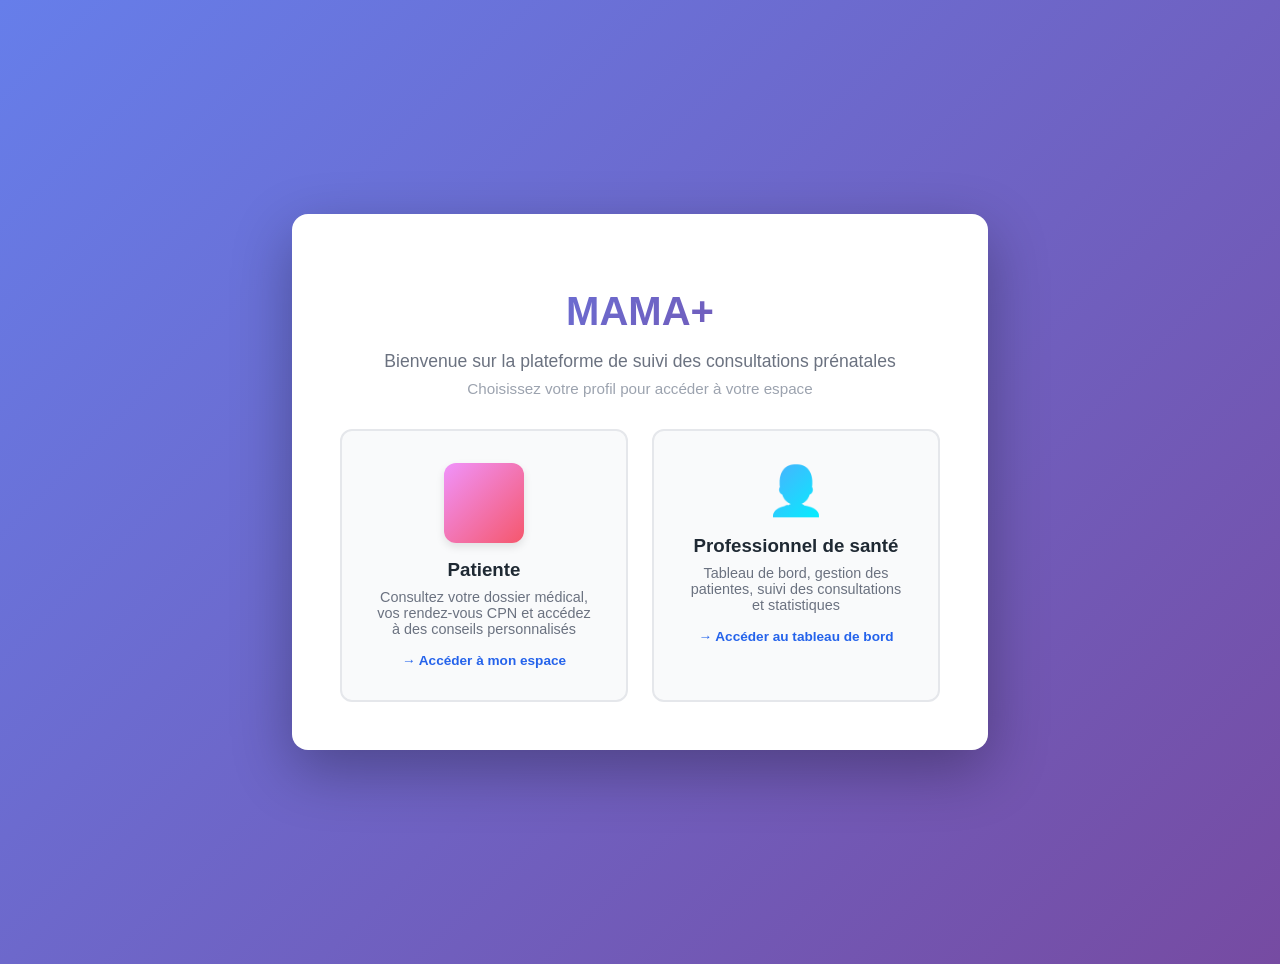
==== commit 61547b20: "Add files via upload" ====
--- a/index.html
+++ b/index.html
@@ -5,6 +5,7 @@
     <meta name="viewport" content="width=device-width, initial-scale=1.0" />
     <title>MAMA+ – Accueil</title>
     <link rel="stylesheet" href="styles.css" />
+    <link rel="stylesheet" href="styles-icons.css" />
     <style>
       .welcome-container {
         display: flex;
@@ -95,6 +96,19 @@
         font-size: 3rem;
         margin-bottom: 1rem;
       }
+      #patiente-card-icon {
+        border-radius: 0.75rem;
+        padding: 0.5rem;
+        display: inline-flex;
+        align-items: center;
+        justify-content: center;
+        box-shadow: 0 4px 8px rgba(0, 0, 0, 0.1);
+      }
+      #patiente-card-icon svg {
+        filter: drop-shadow(0 2px 4px rgba(0, 0, 0, 0.15));
+        width: 100%;
+        height: 100%;
+      }
       .login-section {
         margin-top: 2rem;
         padding-top: 2rem;
@@ -252,7 +266,7 @@
         
         <div class="user-type-selection">
           <a href="index-patriente.html" class="user-type-card" id="patiente-card" data-type="patiente" role="button" tabindex="0" aria-label="Accéder à l'interface patiente">
-            <div class="icon" style="background: linear-gradient(135deg, #f093fb 0%, #f5576c 100%); -webkit-background-clip: text; -webkit-text-fill-color: transparent; background-clip: text;">👩</div>
+            <div class="icon" id="patiente-card-icon" style="background: linear-gradient(135deg, #f093fb 0%, #f5576c 100%); display: inline-flex; align-items: center; justify-content: center; width: 64px; height: 64px; border-radius: 0.75rem; padding: 0.5rem;"></div>
             <h3>Patiente</h3>
             <p>Consultez votre dossier médical, vos rendez-vous CPN et accédez à des conseils personnalisés</p>
             <div style="margin-top: 1rem; font-size: 0.85rem; color: #2563eb; font-weight: 600;">→ Accéder à mon espace</div>
@@ -322,6 +336,19 @@
       </div>
     </div>
 
+    <!-- Système d'icônes -->
+    <script src="utils/icons.js"></script>
+    <script>
+      // Initialiser les icônes au chargement
+      document.addEventListener('DOMContentLoaded', function() {
+        if (window.getIcon) {
+          const patienteCardIcon = document.querySelector('#patiente-card-icon');
+          if (patienteCardIcon) {
+            patienteCardIcon.innerHTML = window.getIcon('pregnant-woman', 60, 'white');
+          }
+        }
+      });
+    </script>
     <script src="app-home.js" defer></script>
   </body>
 </html>
--- a/styles.css
+++ b/styles.css
@@ -481,6 +481,182 @@
   flex-direction: column;
   align-items: center;
   justify-content: center;
+}
+
+/* Styles pour les marqueurs Leaflet personnalisés */
+.custom-marker {
+  background: transparent !important;
+  border: none !important;
+}
+
+.cluster-marker {
+  background: transparent !important;
+  border: none !important;
+}
+
+/* Styles pour les établissements de santé */
+.facilities-category {
+  margin-bottom: 2rem;
+}
+
+.facilities-category-title {
+  display: flex;
+  align-items: center;
+  gap: 0.75rem;
+  margin-bottom: 1.25rem;
+  font-size: 1.125rem;
+  color: #1f2933;
+  font-weight: 600;
+}
+
+.facility-icon {
+  font-size: 1.5rem;
+}
+
+.facilities-grid {
+  display: grid;
+  grid-template-columns: repeat(auto-fill, minmax(300px, 1fr));
+  gap: 1.25rem;
+}
+
+.facility-card {
+  padding: 1.25rem;
+  background: #fff;
+  border-radius: 0.75rem;
+  border: 1px solid #e5e7eb;
+  transition: all 0.2s ease;
+}
+
+.facility-card:hover {
+  box-shadow: 0 4px 12px rgba(0, 0, 0, 0.1);
+  transform: translateY(-2px);
+  border-color: #cbd5e1;
+}
+
+.hospital-card {
+  border-left: 4px solid #ef4444;
+}
+
+.pharmacy-card {
+  border-left: 4px solid #10b981;
+}
+
+.facility-header {
+  display: flex;
+  justify-content: space-between;
+  align-items: flex-start;
+  margin-bottom: 1rem;
+  gap: 1rem;
+}
+
+.facility-name {
+  margin: 0;
+  font-size: 1rem;
+  color: #1f2933;
+  font-weight: 600;
+  flex: 1;
+}
+
+.facility-distance {
+  font-size: 0.875rem;
+  color: #6b7280;
+  font-weight: 600;
+  white-space: nowrap;
+  padding: 0.25rem 0.5rem;
+  background: #f3f4f6;
+  border-radius: 0.375rem;
+}
+
+.facility-details {
+  display: flex;
+  flex-direction: column;
+  gap: 0.75rem;
+}
+
+.facility-address {
+  margin: 0;
+  font-size: 0.875rem;
+  color: #4b5563;
+  line-height: 1.5;
+}
+
+.facility-phone {
+  margin: 0;
+}
+
+.phone-link {
+  color: #2563eb;
+  text-decoration: none;
+  font-size: 0.875rem;
+  font-weight: 500;
+  display: inline-flex;
+  align-items: center;
+  gap: 0.5rem;
+  transition: color 0.2s;
+}
+
+.phone-link:hover {
+  color: #1d4ed8;
+  text-decoration: underline;
+}
+
+.facility-services {
+  margin-top: 0.5rem;
+}
+
+.facility-services strong {
+  display: block;
+  margin-bottom: 0.5rem;
+  font-size: 0.8125rem;
+  color: #6b7280;
+  font-weight: 600;
+}
+
+.services-tags {
+  display: flex;
+  flex-wrap: wrap;
+  gap: 0.5rem;
+}
+
+.service-tag {
+  padding: 0.25rem 0.625rem;
+  background: #eff6ff;
+  color: #1e40af;
+  border-radius: 0.375rem;
+  font-size: 0.75rem;
+  font-weight: 500;
+}
+
+.loading-state-small {
+  padding: 2rem;
+  text-align: center;
+  color: #6b7280;
+}
+
+.loading-state-small p {
+  margin: 0;
+  font-size: 0.875rem;
+}
+
+@media screen and (max-width: 768px) {
+  .facilities-grid {
+    grid-template-columns: 1fr;
+    gap: 1rem;
+  }
+  
+  .facility-card {
+    padding: 1rem;
+  }
+  
+  .facility-header {
+    flex-direction: column;
+    align-items: flex-start;
+    gap: 0.5rem;
+  }
+  
+  .facility-distance {
+    align-self: flex-start;
+  }
 }
 
 .map-clusters-preview {
@@ -873,33 +1049,18 @@
 /* Styles pour les consultations */
 .consultation-item {
   display: flex;
-  flex-direction: column;
-  gap: 1.5rem;
-  padding: 1.75rem;
-  background: linear-gradient(to bottom, #ffffff 0%, #f8fafc 100%);
-  border-radius: 0.875rem;
-  border: 1px solid #e2e8f0;
-  transition: all 0.3s ease;
-  min-height: 200px;
-  position: relative;
-  overflow: hidden;
-}
-
-.consultation-item::before {
-  content: '';
-  position: absolute;
-  top: 0;
-  left: 0;
-  width: 3px;
-  height: 100%;
-  background: linear-gradient(180deg, #2563eb 0%, #1d4ed8 100%);
+  gap: 1rem;
+  padding: 1.25rem;
+  background: #fff;
+  border-radius: 0.75rem;
+  border: 1px solid #e5e7eb;
+  transition: all 0.2s ease;
 }
 
 .consultation-item:hover {
-  box-shadow: 0 8px 20px rgba(37, 99, 235, 0.15);
-  border-color: #3b82f6;
-  transform: translateY(-3px);
-  background: linear-gradient(to bottom, #ffffff 0%, #eff6ff 100%);
+  box-shadow: 0 4px 12px rgba(0, 0, 0, 0.1);
+  border-color: #2563eb;
+  transform: translateY(-2px);
 }
 
 .item-header-consultation {
@@ -1302,10 +1463,112 @@
 }
 
 .cpn-header-left,
-.vaccination-header-left {
+.vaccination-header-left,
+.consultation-header-left {
   display: flex;
   align-items: center;
   gap: 0.5rem;
+}
+
+.consultation-header {
+  display: flex;
+  align-items: center;
+  justify-content: space-between;
+  gap: 1rem;
+  margin-bottom: 0.5rem;
+  flex-wrap: wrap;
+}
+
+.consultation-title {
+  display: block;
+  font-size: 1.125rem;
+  color: #1f2933;
+  font-weight: 600;
+  margin: 0;
+}
+
+.consultation-date-full {
+  font-size: 0.9375rem;
+  color: #374151;
+  font-weight: 500;
+  margin-bottom: 0.75rem;
+  line-height: 1.5;
+}
+
+.consultation-metrics {
+  display: flex;
+  flex-direction: column;
+  gap: 0.75rem;
+  margin-bottom: 0.75rem;
+}
+
+.consultation-metric-item {
+  display: flex;
+  flex-direction: column;
+  gap: 0.25rem;
+  padding: 0.75rem;
+  background: #f9fafb;
+  border-radius: 0.5rem;
+  border-left: 3px solid #2563eb;
+}
+
+.metric-label-small {
+  font-size: 0.75rem;
+  color: #6b7280;
+  font-weight: 600;
+  text-transform: uppercase;
+  letter-spacing: 0.05em;
+}
+
+.metric-value-small {
+  font-size: 1rem;
+  color: #1f2933;
+  font-weight: 600;
+}
+
+.metric-advice-small {
+  margin-top: 0.5rem;
+  padding: 0.5rem 0.75rem;
+  border-radius: 0.375rem;
+  font-size: 0.8125rem;
+  line-height: 1.4;
+}
+
+.metric-advice-small.success {
+  background: #d1fae5;
+  color: #065f46;
+  border-left: 2px solid #10b981;
+}
+
+.metric-advice-small.warning {
+  background: #fef3c7;
+  color: #92400e;
+  border-left: 2px solid #f59e0b;
+}
+
+.metric-advice-small.alert {
+  background: #fee2e2;
+  color: #991b1b;
+  border-left: 2px solid #ef4444;
+}
+
+.metric-advice-small.info {
+  background: #dbeafe;
+  color: #1e40af;
+  border-left: 2px solid #3b82f6;
+}
+
+.consultation-notes {
+  margin-top: 0.75rem;
+  padding-top: 0.75rem;
+  border-top: 1px solid #e5e7eb;
+}
+
+.consultation-notes p {
+  margin: 0;
+  color: #4b5563;
+  font-size: 0.875rem;
+  line-height: 1.6;
 }
 
 .cpn-advice {
@@ -3155,7 +3418,7 @@
 }
 
 .tab-btn-enhanced {
-  padding: 1rem 1.25rem;
+  padding: 0.75rem 1.25rem;
   background: transparent;
   border: none;
   border-bottom: 3px solid transparent;
@@ -3167,17 +3430,37 @@
   margin-bottom: -2px;
   white-space: nowrap;
   flex-shrink: 0;
+  display: flex;
+  align-items: center;
+  gap: 0.5rem;
+  border-radius: 0.5rem 0.5rem 0 0;
+  position: relative;
 }
 
 .tab-btn-enhanced:hover {
   color: #2563eb;
-  background: #f8fafc;
+  background: #f3f4f6;
 }
 
 .tab-btn-enhanced.active {
   color: #2563eb;
   border-bottom-color: #2563eb;
-  background: #f8fafc;
+  background: #f3f4f6;
+  border-radius: 0.5rem 0.5rem 0 0;
+}
+
+.tab-btn-enhanced.active::after {
+  content: '';
+  position: absolute;
+  bottom: -3px;
+  left: 0;
+  right: 0;
+  height: 3px;
+  background: #2563eb;
+  border-radius: 2px 2px 0 0;
+  width: calc(100% + 0.5rem);
+  margin-left: -0.25rem;
+  margin-right: -0.25rem;
 }
 
 /* Info banner */
--- a/styles-icons.css
+++ b/styles-icons.css
@@ -0,0 +1,375 @@
+/* ==================== STYLES POUR LES ICÔNES SVG ==================== */
+
+.icon {
+  display: inline-block;
+  vertical-align: middle;
+  flex-shrink: 0;
+  transition: all 0.2s ease;
+}
+
+/* Tailles d'icônes */
+.icon-xs {
+  width: 16px;
+  height: 16px;
+}
+
+.icon-sm {
+  width: 20px;
+  height: 20px;
+}
+
+.icon-md {
+  width: 24px;
+  height: 24px;
+}
+
+.icon-lg {
+  width: 32px;
+  height: 32px;
+}
+
+.icon-xl {
+  width: 40px;
+  height: 40px;
+}
+
+.icon-2xl {
+  width: 48px;
+  height: 48px;
+}
+
+/* Icônes dans les boutons d'action */
+.action-btn {
+  display: inline-flex;
+  align-items: center;
+  justify-content: center;
+  width: 36px;
+  height: 36px;
+  padding: 0;
+  border: none;
+  border-radius: 0.5rem;
+  background: transparent;
+  cursor: pointer;
+  transition: all 0.2s ease;
+}
+
+.action-btn .icon {
+  width: 20px;
+  height: 20px;
+}
+
+.action-btn:hover {
+  background: rgba(0, 0, 0, 0.05);
+  transform: translateY(-2px);
+}
+
+.action-btn:active {
+  transform: translateY(0);
+}
+
+.action-btn:disabled {
+  opacity: 0.5;
+  cursor: not-allowed;
+}
+
+.action-btn:disabled:hover {
+  transform: none;
+  background: transparent;
+}
+
+/* Couleurs spécifiques par type de bouton */
+.action-btn.call-btn .icon {
+  color: #10b981;
+}
+
+.action-btn.call-btn:hover {
+  background: rgba(16, 185, 129, 0.1);
+}
+
+.action-btn.edit-btn .icon {
+  color: #f59e0b;
+}
+
+.action-btn.edit-btn:hover {
+  background: rgba(245, 158, 11, 0.1);
+}
+
+.action-btn.view-btn .icon {
+  color: #3b82f6;
+}
+
+.action-btn.view-btn:hover {
+  background: rgba(59, 130, 246, 0.1);
+}
+
+.action-btn.delete-btn .icon {
+  color: #ef4444;
+}
+
+.action-btn.delete-btn:hover {
+  background: rgba(239, 68, 68, 0.1);
+}
+
+/* Icônes dans les en-têtes */
+.header-icon {
+  display: inline-flex;
+  align-items: center;
+  justify-content: center;
+  width: 32px;
+  height: 32px;
+  margin-right: 0.75rem;
+}
+
+.header-icon .icon {
+  width: 28px;
+  height: 28px;
+  color: white;
+}
+
+/* Icônes dans les cartes */
+.card-icon {
+  display: inline-flex;
+  align-items: center;
+  justify-content: center;
+  width: 40px;
+  height: 40px;
+  margin-right: 0.75rem;
+  background: rgba(59, 130, 246, 0.1);
+  border-radius: 0.5rem;
+  padding: 0.5rem;
+}
+
+.card-icon .icon {
+  width: 24px;
+  height: 24px;
+  color: #3b82f6;
+}
+
+/* Icônes dans les statistiques */
+.stat-icon {
+  display: inline-flex;
+  align-items: center;
+  justify-content: center;
+  width: 48px;
+  height: 48px;
+  border-radius: 0.75rem;
+  margin-bottom: 0.5rem;
+}
+
+.stat-icon .icon {
+  width: 28px;
+  height: 28px;
+}
+
+/* Icônes de recherche */
+.search-icon {
+  display: inline-flex;
+  align-items: center;
+  justify-content: center;
+}
+
+.search-icon .icon {
+  width: 20px;
+  height: 20px;
+  color: #6b7280;
+}
+
+/* Icônes de tri */
+.sort-icon {
+  display: inline-flex;
+  align-items: center;
+  margin-left: 0.5rem;
+}
+
+.sort-icon .icon {
+  width: 16px;
+  height: 16px;
+  color: #6b7280;
+}
+
+/* Icônes dans les toasts */
+.toast-icon {
+  display: inline-flex;
+  align-items: center;
+  justify-content: center;
+}
+
+.toast-icon .icon {
+  width: 20px;
+  height: 20px;
+}
+
+.toast-success .toast-icon .icon {
+  color: #10b981;
+}
+
+.toast-error .toast-icon .icon {
+  color: #ef4444;
+}
+
+.toast-warning .toast-icon .icon {
+  color: #f59e0b;
+}
+
+.toast-info .toast-icon .icon {
+  color: #3b82f6;
+}
+
+/* Icônes de risque */
+.risk-icon {
+  display: inline-flex;
+  align-items: center;
+  justify-content: center;
+  width: 24px;
+  height: 24px;
+  border-radius: 50%;
+}
+
+.risk-icon-high {
+  background: rgba(239, 68, 68, 0.1);
+}
+
+.risk-icon-high .icon {
+  color: #ef4444;
+  width: 16px;
+  height: 16px;
+}
+
+.risk-icon-medium {
+  background: rgba(245, 158, 11, 0.1);
+}
+
+.risk-icon-medium .icon {
+  color: #f59e0b;
+  width: 16px;
+  height: 16px;
+}
+
+.risk-icon-low {
+  background: rgba(16, 185, 129, 0.1);
+}
+
+.risk-icon-low .icon {
+  color: #10b981;
+  width: 16px;
+  height: 16px;
+}
+
+/* Badges de risque avec icônes */
+.risk-badge {
+  display: inline-flex;
+  align-items: center;
+  gap: 0.25rem;
+  padding: 0.25rem 0.5rem;
+  border-radius: 0.375rem;
+  font-size: 0.875rem;
+  font-weight: 500;
+}
+
+.risk-badge-high {
+  background: rgba(239, 68, 68, 0.1);
+  color: #dc2626;
+}
+
+.risk-badge-high .icon {
+  width: 14px;
+  height: 14px;
+  color: #dc2626;
+}
+
+.risk-badge-medium {
+  background: rgba(245, 158, 11, 0.1);
+  color: #d97706;
+}
+
+.risk-badge-medium .icon {
+  width: 14px;
+  height: 14px;
+  color: #d97706;
+}
+
+.risk-badge-low {
+  background: rgba(16, 185, 129, 0.1);
+  color: #059669;
+}
+
+.risk-badge-low .icon {
+  width: 14px;
+  height: 14px;
+  color: #059669;
+}
+
+/* Icônes dans les outils */
+.tool-icon {
+  display: inline-flex;
+  align-items: center;
+  justify-content: center;
+}
+
+.tool-icon-circle .icon {
+  width: 32px;
+  height: 32px;
+  color: white;
+}
+
+/* Icônes animées */
+.icon-spin {
+  animation: spin 1s linear infinite;
+}
+
+@keyframes spin {
+  from {
+    transform: rotate(0deg);
+  }
+  to {
+    transform: rotate(360deg);
+  }
+}
+
+.icon-pulse {
+  animation: pulse 2s cubic-bezier(0.4, 0, 0.6, 1) infinite;
+}
+
+@keyframes pulse {
+  0%, 100% {
+    opacity: 1;
+  }
+  50% {
+    opacity: 0.5;
+  }
+}
+
+/* Responsive */
+@media screen and (max-width: 768px) {
+  .action-btn {
+    width: 32px;
+    height: 32px;
+  }
+  
+  .action-btn .icon {
+    width: 18px;
+    height: 18px;
+  }
+  
+  .card-icon {
+    width: 36px;
+    height: 36px;
+  }
+  
+  .card-icon .icon {
+    width: 20px;
+    height: 20px;
+  }
+}
+
+/* Amélioration de l'accessibilité */
+.icon[aria-hidden="true"] {
+  display: inline-block;
+}
+
+.icon:focus {
+  outline: 2px solid #3b82f6;
+  outline-offset: 2px;
+  border-radius: 0.25rem;
+}
+
